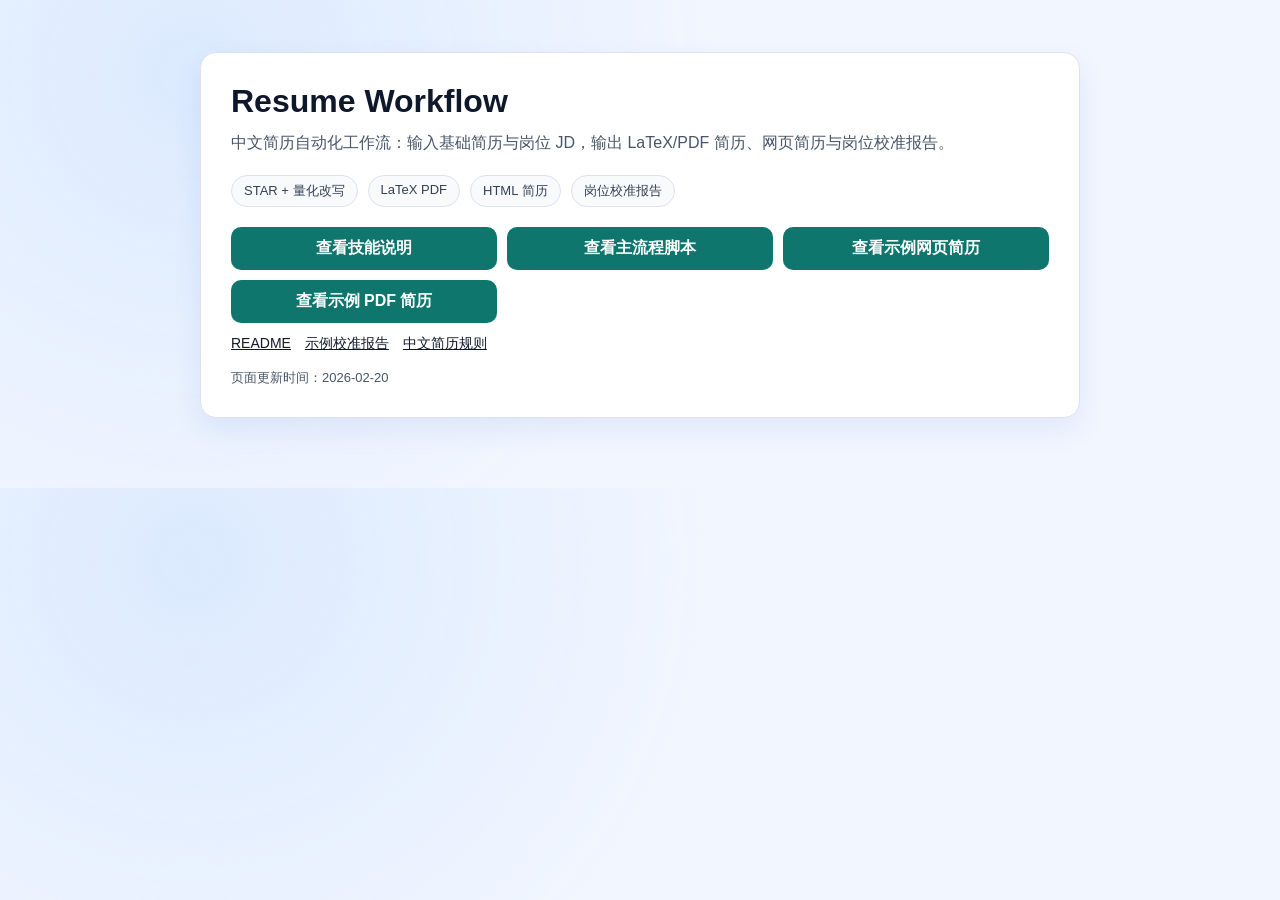
==== index.html @ 8a6d407e "feat: publish resume workflow skill" ====
<!doctype html>
<html lang="zh-CN">
<head>
  <meta charset="utf-8" />
  <meta name="viewport" content="width=device-width, initial-scale=1" />
  <title>Resume Workflow</title>
  <style>
    :root {
      --bg: #f2f6ff;
      --card: #ffffff;
      --text: #0f172a;
      --muted: #475569;
      --line: #dbe3f0;
      --btn: #0f766e;
      --btn-hover: #115e59;
    }
    * { box-sizing: border-box; }
    body {
      margin: 0;
      font-family: "PingFang SC", "Microsoft YaHei", "Noto Sans CJK SC", sans-serif;
      color: var(--text);
      background: radial-gradient(circle at 15% 15%, #dbeafe 0%, transparent 45%), var(--bg);
    }
    .wrap {
      max-width: 920px;
      margin: 0 auto;
      padding: 52px 20px 70px;
    }
    .card {
      background: var(--card);
      border: 1px solid var(--line);
      border-radius: 16px;
      padding: 30px;
      box-shadow: 0 12px 30px rgba(30, 64, 175, 0.08);
    }
    h1 { margin: 0 0 10px; font-size: 32px; }
    p { margin: 0 0 18px; color: var(--muted); line-height: 1.68; }
    .chips { display: flex; flex-wrap: wrap; gap: 10px; margin-bottom: 20px; }
    .chip {
      border: 1px solid var(--line);
      border-radius: 999px;
      padding: 6px 12px;
      background: #f8fafc;
      font-size: 13px;
      color: #334155;
    }
    .grid {
      display: grid;
      grid-template-columns: repeat(auto-fit, minmax(210px, 1fr));
      gap: 10px;
      margin-bottom: 12px;
    }
    a.btn {
      display: block;
      text-decoration: none;
      text-align: center;
      background: var(--btn);
      color: #fff;
      padding: 11px 14px;
      border-radius: 10px;
      font-weight: 600;
      transition: background-color .2s ease;
    }
    a.btn:hover { background: var(--btn-hover); }
    .links { display: flex; flex-wrap: wrap; gap: 9px 14px; font-size: 14px; margin-top: 8px; }
    .links a { color: #0f172a; }
    .note { margin-top: 16px; font-size: 13px; color: var(--muted); }
  </style>
</head>
<body>
  <main class="wrap">
    <section class="card">
      <h1>Resume Workflow</h1>
      <p>中文简历自动化工作流：输入基础简历与岗位 JD，输出 LaTeX/PDF 简历、网页简历与岗位校准报告。</p>
      <div class="chips">
        <span class="chip">STAR + 量化改写</span>
        <span class="chip">LaTeX PDF</span>
        <span class="chip">HTML 简历</span>
        <span class="chip">岗位校准报告</span>
      </div>
      <div class="grid">
        <a class="btn" href="./中文简历技能/SKILL.md" target="_blank" rel="noopener">查看技能说明</a>
        <a class="btn" href="./中文简历技能/脚本/生成简历流程.py" target="_blank" rel="noopener">查看主流程脚本</a>
        <a class="btn" href="./中文简历技能/输出/最终版/中文简历网页.html" target="_blank" rel="noopener">查看示例网页简历</a>
        <a class="btn" href="./中文简历技能/输出/最终版/中文简历.pdf" target="_blank" rel="noopener">查看示例 PDF 简历</a>
      </div>
      <div class="links">
        <a href="./README.md" target="_blank" rel="noopener">README</a>
        <a href="./中文简历技能/输出/最终版/岗位调研与简历校准报告.md" target="_blank" rel="noopener">示例校准报告</a>
        <a href="./中文简历技能/参考/中文简历规则.md" target="_blank" rel="noopener">中文简历规则</a>
      </div>
      <div class="note">页面更新时间：2026-02-20</div>
    </section>
  </main>
</body>
</html>
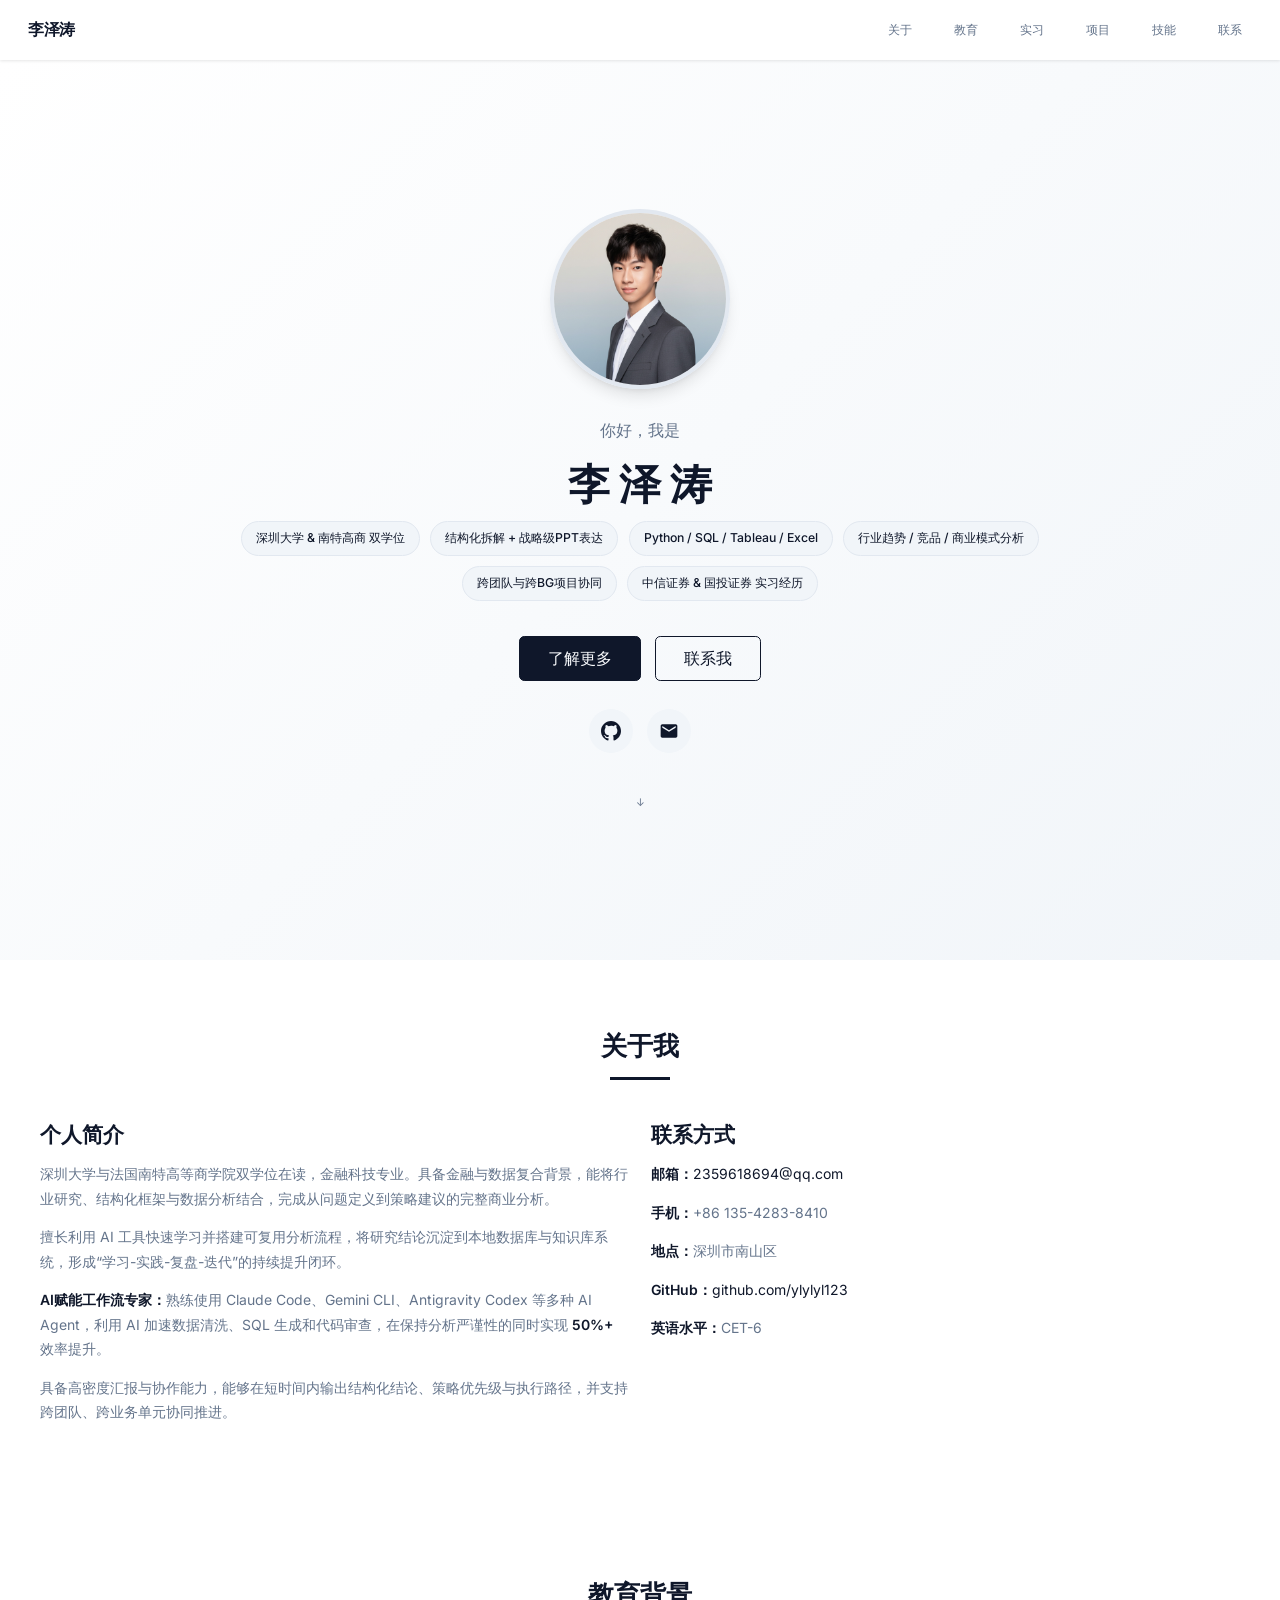
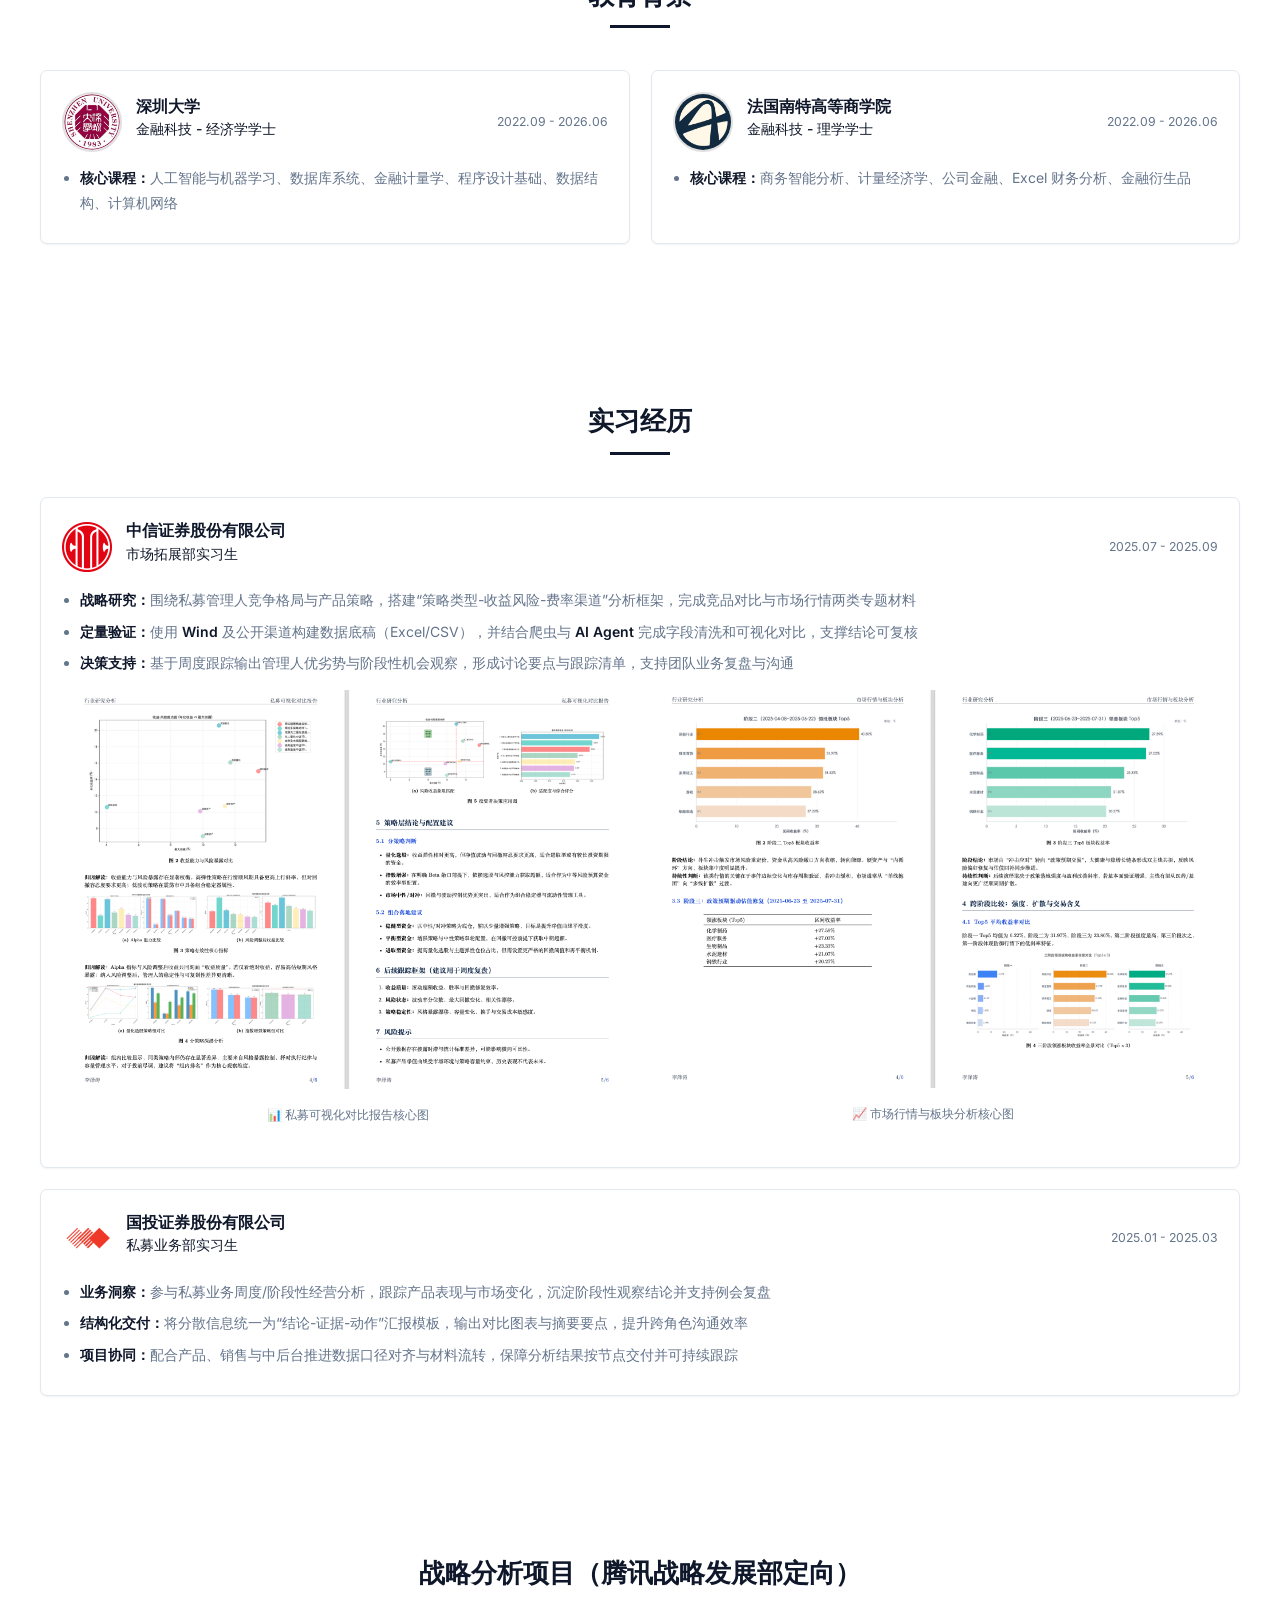
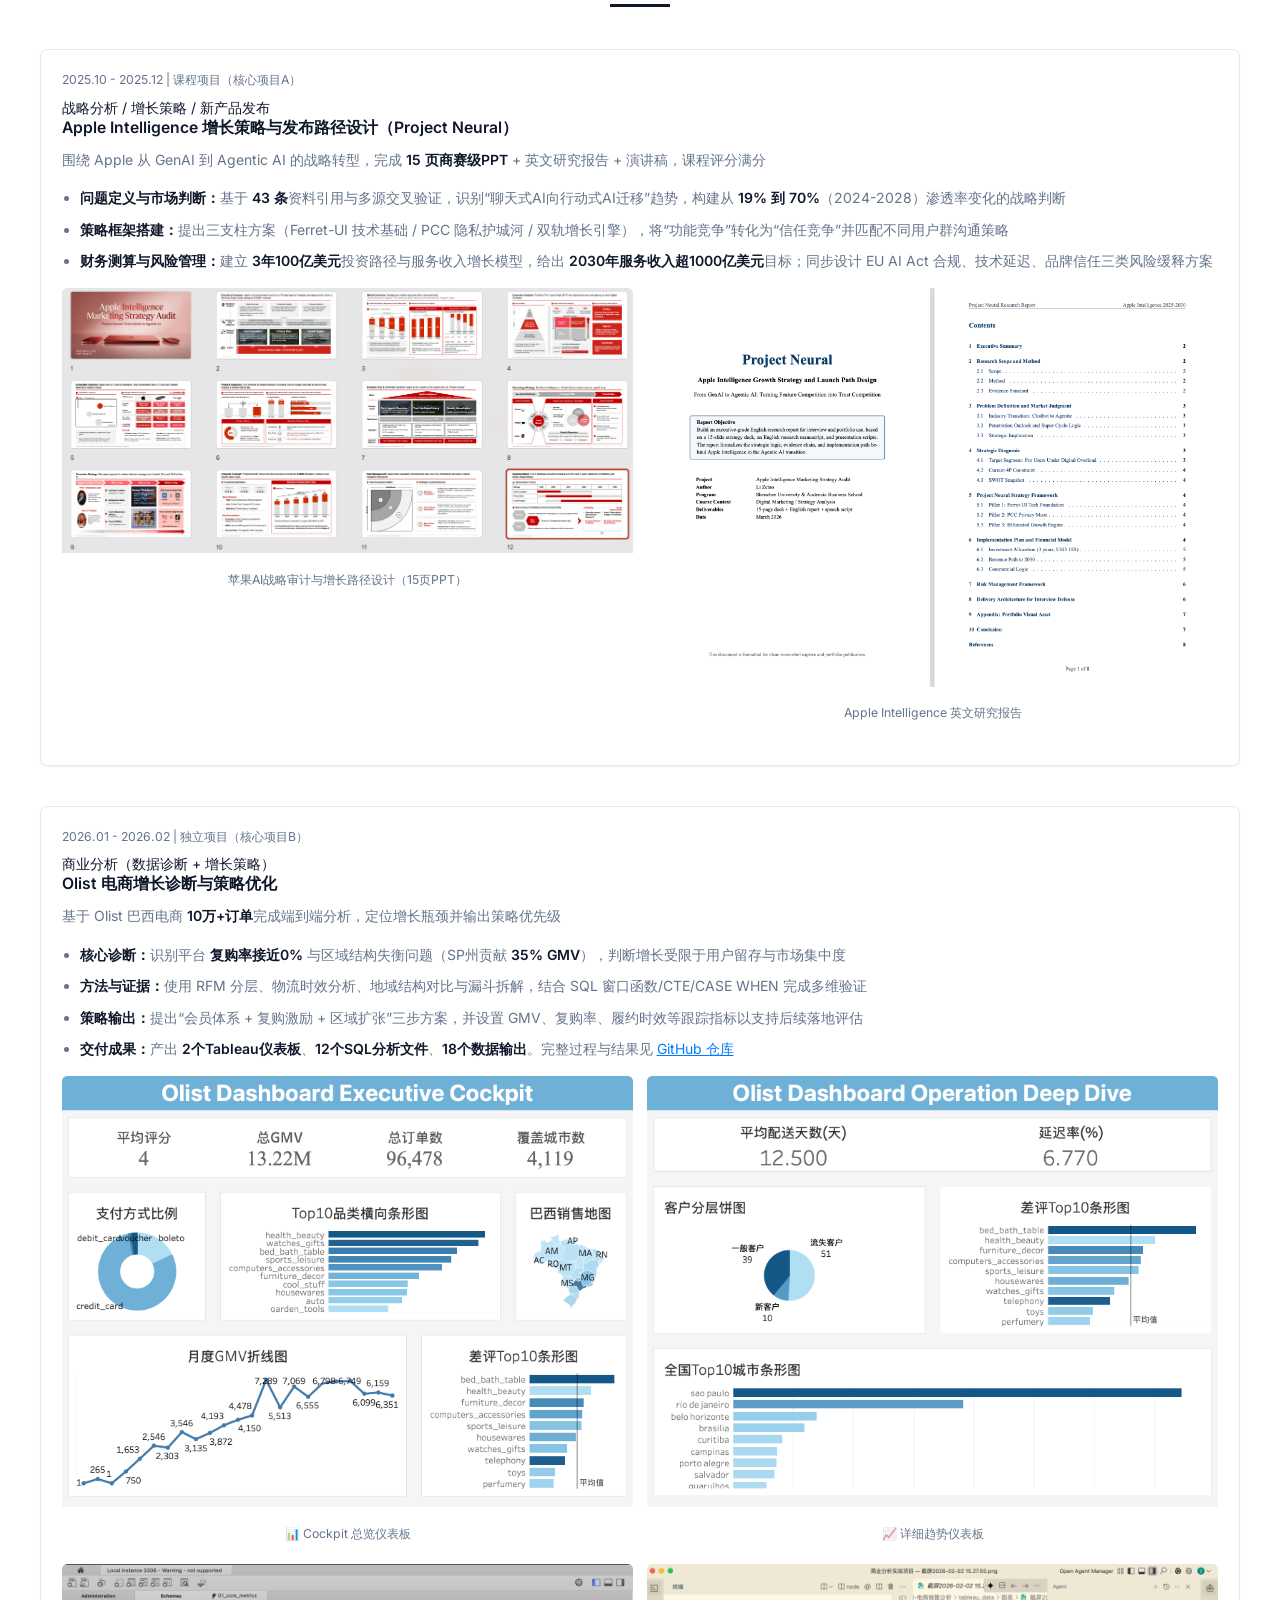
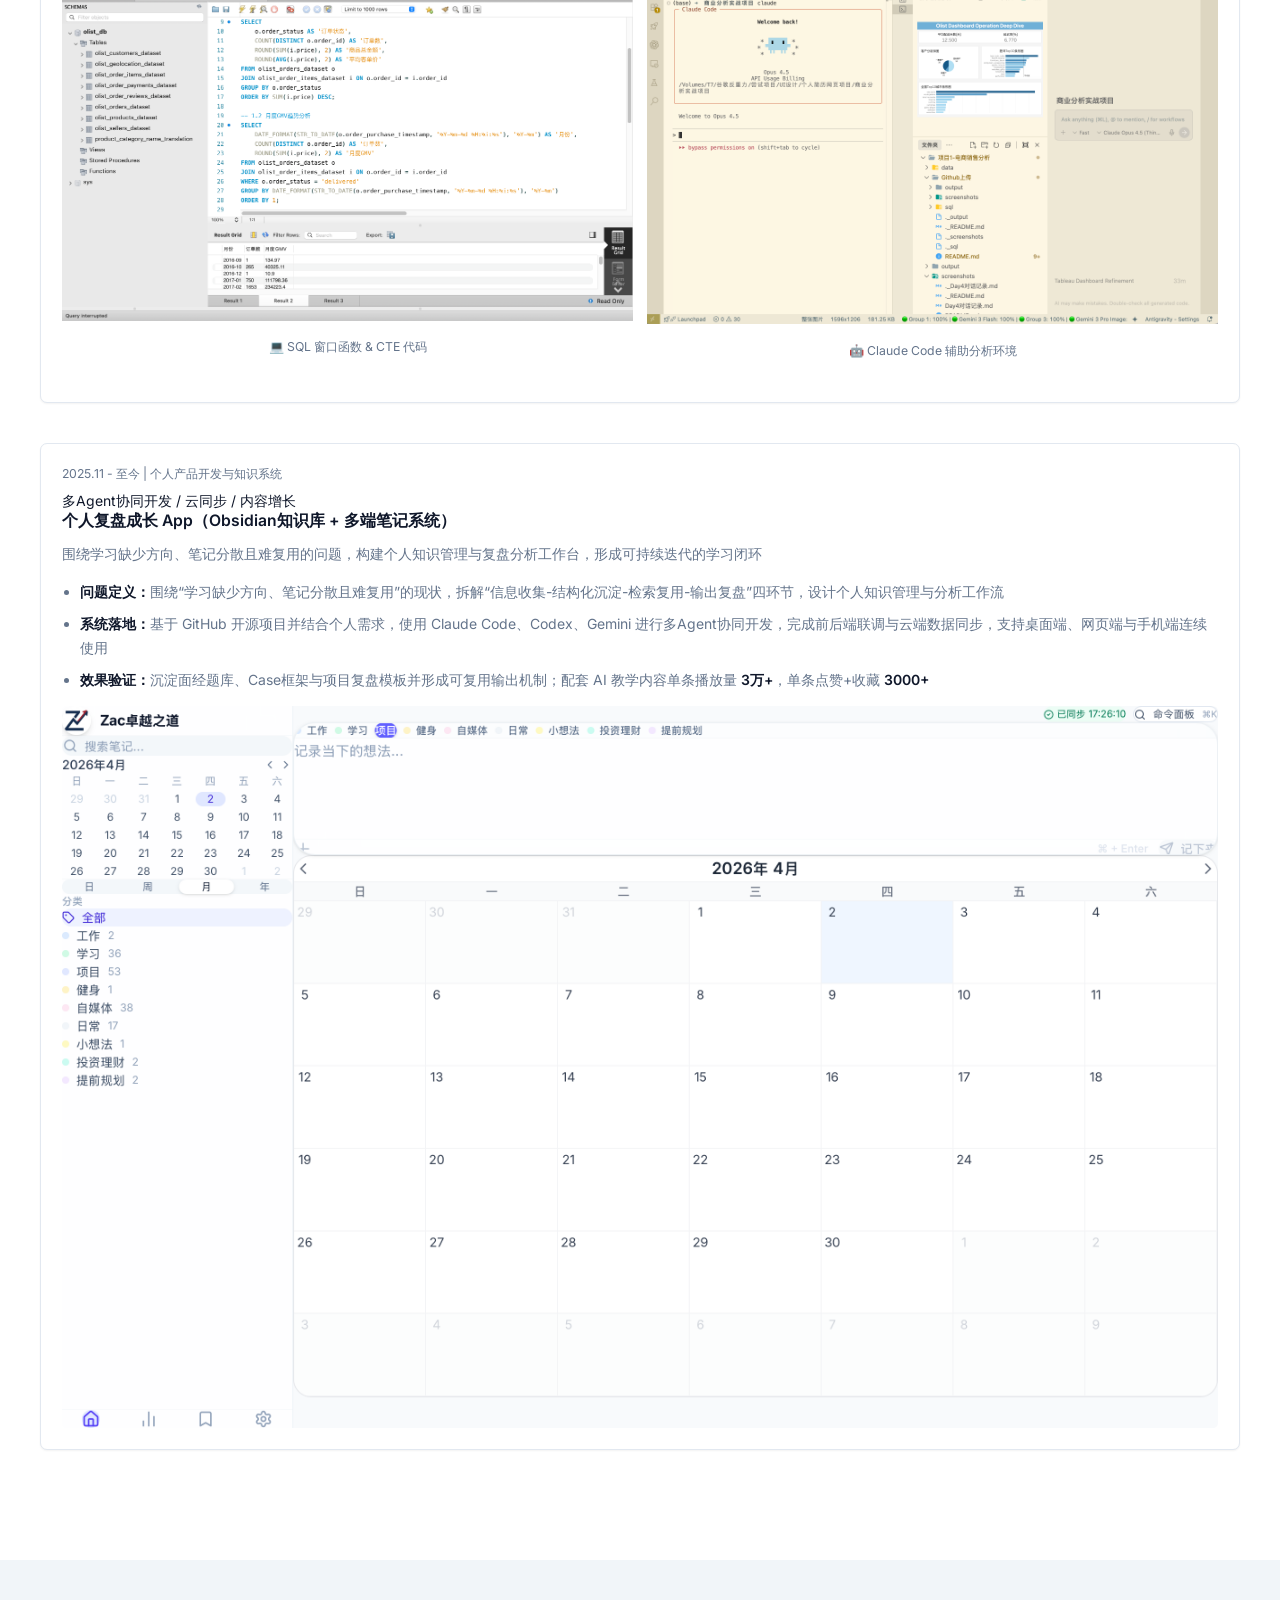
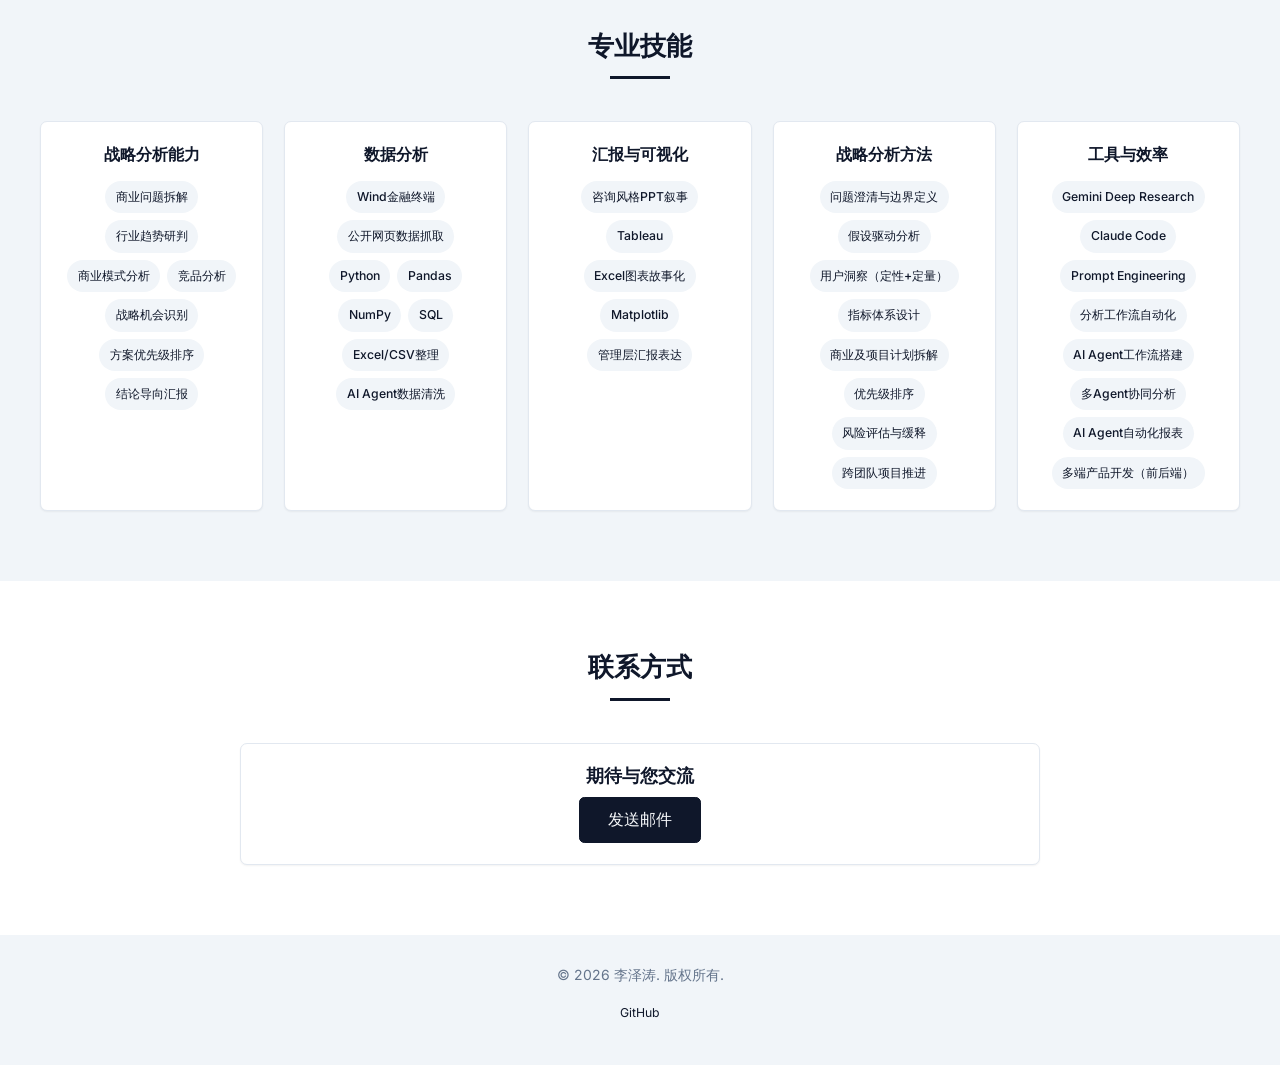
==== commit ac7fc6e4: "Remove hero subtitle from homepage" ====
--- a/index.html
+++ b/index.html
@@ -1,96 +1,365 @@
-<!doctype html>
-<html lang="zh-CN">
-<head>
-  <meta charset="utf-8" />
-  <meta name="viewport" content="width=device-width, initial-scale=1" />
-  <title>Resume Workflow</title>
-  <style>
-    :root {
-      --bg: #f2f6ff;
-      --card: #ffffff;
-      --text: #0f172a;
-      --muted: #475569;
-      --line: #dbe3f0;
-      --btn: #0f766e;
-      --btn-hover: #115e59;
-    }
-    * { box-sizing: border-box; }
-    body {
-      margin: 0;
-      font-family: "PingFang SC", "Microsoft YaHei", "Noto Sans CJK SC", sans-serif;
-      color: var(--text);
-      background: radial-gradient(circle at 15% 15%, #dbeafe 0%, transparent 45%), var(--bg);
-    }
-    .wrap {
-      max-width: 920px;
-      margin: 0 auto;
-      padding: 52px 20px 70px;
-    }
-    .card {
-      background: var(--card);
-      border: 1px solid var(--line);
-      border-radius: 16px;
-      padding: 30px;
-      box-shadow: 0 12px 30px rgba(30, 64, 175, 0.08);
-    }
-    h1 { margin: 0 0 10px; font-size: 32px; }
-    p { margin: 0 0 18px; color: var(--muted); line-height: 1.68; }
-    .chips { display: flex; flex-wrap: wrap; gap: 10px; margin-bottom: 20px; }
-    .chip {
-      border: 1px solid var(--line);
-      border-radius: 999px;
-      padding: 6px 12px;
-      background: #f8fafc;
-      font-size: 13px;
-      color: #334155;
-    }
-    .grid {
-      display: grid;
-      grid-template-columns: repeat(auto-fit, minmax(210px, 1fr));
-      gap: 10px;
-      margin-bottom: 12px;
-    }
-    a.btn {
-      display: block;
-      text-decoration: none;
-      text-align: center;
-      background: var(--btn);
-      color: #fff;
-      padding: 11px 14px;
-      border-radius: 10px;
-      font-weight: 600;
-      transition: background-color .2s ease;
-    }
-    a.btn:hover { background: var(--btn-hover); }
-    .links { display: flex; flex-wrap: wrap; gap: 9px 14px; font-size: 14px; margin-top: 8px; }
-    .links a { color: #0f172a; }
-    .note { margin-top: 16px; font-size: 13px; color: var(--muted); }
-  </style>
-</head>
-<body>
-  <main class="wrap">
-    <section class="card">
-      <h1>Resume Workflow</h1>
-      <p>中文简历自动化工作流：输入基础简历与岗位 JD，输出 LaTeX/PDF 简历、网页简历与岗位校准报告。</p>
-      <div class="chips">
-        <span class="chip">STAR + 量化改写</span>
-        <span class="chip">LaTeX PDF</span>
-        <span class="chip">HTML 简历</span>
-        <span class="chip">岗位校准报告</span>
-      </div>
-      <div class="grid">
-        <a class="btn" href="./中文简历技能/SKILL.md" target="_blank" rel="noopener">查看技能说明</a>
-        <a class="btn" href="./中文简历技能/脚本/生成简历流程.py" target="_blank" rel="noopener">查看主流程脚本</a>
-        <a class="btn" href="./中文简历技能/输出/最终版/中文简历网页.html" target="_blank" rel="noopener">查看示例网页简历</a>
-        <a class="btn" href="./中文简历技能/输出/最终版/中文简历.pdf" target="_blank" rel="noopener">查看示例 PDF 简历</a>
-      </div>
-      <div class="links">
-        <a href="./README.md" target="_blank" rel="noopener">README</a>
-        <a href="./中文简历技能/输出/最终版/岗位调研与简历校准报告.md" target="_blank" rel="noopener">示例校准报告</a>
-        <a href="./中文简历技能/参考/中文简历规则.md" target="_blank" rel="noopener">中文简历规则</a>
-      </div>
-      <div class="note">页面更新时间：2026-02-20</div>
-    </section>
-  </main>
-</body>
-</html>
+<!DOCTYPE html><html lang=zh-CN><meta charset=UTF-8><meta name=viewport content="width=device-width, initial-scale=1.0"><meta name=description content="李泽涛 - 商业分析与增长策略 | 深圳大学 &amp; 法国南特高等商学院"><meta name=keywords content="李泽涛, 商业分析, 增长策略, Case Study, 数据分析, 个人作品集, 简历"><meta name=author content=李泽涛><title>李泽涛 | 商业分析与增长策略</title><link rel=stylesheet href=index-zh.8aab4a24.css><style>.load-hidden{visibility:visible!important}</style><body>
+    
+    <nav class=navbar>
+        <div class=nav-brand>李泽涛</div>
+        <div class=nav-links>
+            <a href=#about>关于</a>
+            <a href=#education>教育</a>
+            <a href=#experience>实习</a>
+            <a href=#projects>项目</a>
+            <a href=#skills>技能</a>
+            <a href=#contact>联系</a>
+        </div>
+        
+        <div class=nav-menu-btn>
+            <span></span>
+            <span></span>
+            <span></span>
+        </div>
+    </nav>
+
+    
+    <section id=hero>
+        <div class=hero-content>
+            <img src=profile.ecc5a00b.jpg alt=李泽涛 class="hero-avatar load-hidden">
+            <p class="hero-greeting load-hidden">你好，我是</p>
+            <h1 class="hero-name load-hidden">李 泽 涛</h1>
+
+            <div class="hero-highlights load-hidden">
+                <span class=highlight-tag>深圳大学 &amp; 南特高商 双学位</span>
+                <span class=highlight-tag>结构化拆解 + 战略级PPT表达</span>
+                <span class=highlight-tag>Python / SQL / Tableau / Excel</span>
+                
+                <span class=highlight-tag>行业趋势 / 竞品 / 商业模式分析</span>
+                <span class=highlight-tag>跨团队与跨BG项目协同</span>
+                <span class=highlight-tag>中信证券 &amp; 国投证券 实习经历</span>
+            </div>
+
+            <div class="hero-cta load-hidden">
+                <a href=#about class="btn btn-lg btn-primary">了解更多</a>
+                <a href=#contact class="btn btn-lg btn-outline">联系我</a>
+            </div>
+
+            <div class="hero-social load-hidden">
+                <a href=https://github.com/ylylyl123 target=_blank title=GitHub>
+                    <svg xmlns:xmlns=http://www.w3.org/2000/svg fill=currentColor viewBox="0 0 24 24"><path d="M12 0C5.374 0 0 5.373 0 12c0 5.302 3.438 9.8 8.207 11.387.599.111.793-.261.793-.577v-2.234c-3.338.726-4.033-1.416-4.033-1.416-.546-1.387-1.333-1.756-1.333-1.756-1.089-.745.083-.729.083-.729 1.205.084 1.839 1.237 1.839 1.237 1.07 1.834 2.807 1.304 3.492.997.107-.775.418-1.305.762-1.604-2.665-.305-5.467-1.334-5.467-5.931 0-1.311.469-2.381 1.236-3.221-.124-.303-.535-1.524.117-3.176 0 0 1.008-.322 3.301 1.23A11.5 11.5 0 0 1 12 5.803c1.02.005 2.047.138 3.006.404 2.291-1.552 3.297-1.23 3.297-1.23.653 1.653.242 2.874.118 3.176.77.84 1.235 1.911 1.235 3.221 0 4.609-2.807 5.624-5.479 5.921.43.372.823 1.102.823 2.222v3.293c0 .319.192.694.801.576C20.566 21.797 24 17.3 24 12c0-6.627-5.373-12-12-12"/></svg>
+                </a>
+                <a href=mailto:2359618694@qq.com title=邮件>
+                    <svg xmlns:xmlns=http://www.w3.org/2000/svg fill=currentColor viewBox="0 0 24 24"><path d="M20 4H4c-1.1 0-1.99.9-1.99 2L2 18c0 1.1.9 2 2 2h16c1.1 0 2-.9 2-2V6c0-1.1-.9-2-2-2m0 4-8 5-8-5V6l8 5 8-5Z"/></svg>
+                </a>
+            </div>
+
+            <a href=#about class="load-hidden scroll-indicator">↓</a>
+        </div>
+    </section>
+
+    
+    <section id=about>
+        <div class=container>
+            <h2 class="load-hidden section-title">关于我</h2>
+            <div class="grid grid-2">
+                <div class=load-hidden>
+                    <h3 class=mb-4>个人简介</h3>
+                    <p>
+                        深圳大学与法国南特高等商学院双学位在读，金融科技专业。具备金融与数据复合背景，能将行业研究、结构化框架与数据分析结合，完成从问题定义到策略建议的完整商业分析。
+                    </p>
+                    <p>擅长利用 AI 工具快速学习并搭建可复用分析流程，将研究结论沉淀到本地数据库与知识库系统，形成“学习-实践-复盘-迭代”的持续提升闭环。</p>
+                    <p>
+                        <strong>AI赋能工作流专家：</strong>熟练使用 Claude Code、Gemini CLI、Antigravity Codex 等多种 AI Agent，利用 AI 加速数据清洗、SQL 生成和代码审查，在保持分析严谨性的同时实现 <strong>50%+</strong> 效率提升。
+                    </p>
+                    <p>
+                        具备高密度汇报与协作能力，能够在短时间内输出结构化结论、策略优先级与执行路径，并支持跨团队、跨业务单元协同推进。
+                    </p>
+                </div>
+                <div class=load-hidden>
+                    <h3 class=mb-4>联系方式</h3>
+                    <p><strong>邮箱：</strong><a href=mailto:2359618694@qq.com>2359618694@qq.com</a></p>
+                    <p><strong>手机：</strong>+86 135-4283-8410</p>
+                    <p><strong>地点：</strong>深圳市南山区</p>
+                    <p><strong>GitHub：</strong><a href=https://github.com/ylylyl123 target=_blank>github.com/ylylyl123</a></p>
+                    <p><strong>英语水平：</strong>CET-6</p>
+                </div>
+            </div>
+        </div>
+    </section>
+
+    
+    <section id=education>
+        <div class=container>
+            <h2 class="load-hidden section-title">教育背景</h2>
+            <div class="grid grid-2">
+                <div class="experience-card load-hidden">
+                    <div class=experience-header style=align-items:center>
+                        <div style=align-items:center;gap:1rem;display:flex>
+                            <img src=szu-logo.7de42cc6.png alt=深圳大学 class=school-logo>
+                            <div>
+                                <div class=experience-company>深圳大学</div>
+                                <div class=experience-position>金融科技 - 经济学学士</div>
+                            </div>
+                        </div>
+                        <div class=experience-date>2022.09 - 2026.06</div>
+                    </div>
+                    <ul class=experience-highlights>
+                        <li><strong>核心课程：</strong>人工智能与机器学习、数据库系统、金融计量学、程序设计基础、数据结构、计算机网络</li>
+                    </ul>
+                </div>
+                <div class="experience-card load-hidden">
+                    <div class=experience-header style=align-items:center>
+                        <div style=align-items:center;gap:1rem;display:flex>
+                            <img src=audencia-logo.bb67b438.jpeg alt=Audencia class=school-logo>
+                            <div>
+                                <div class=experience-company>法国南特高等商学院</div>
+                                <div class=experience-position>金融科技 - 理学学士</div>
+                            </div>
+                        </div>
+                        <div class=experience-date>2022.09 - 2026.06</div>
+                    </div>
+                    <ul class=experience-highlights>
+                        <li><strong>核心课程：</strong>商务智能分析、计量经济学、公司金融、Excel 财务分析、金融衍生品</li>
+                    </ul>
+                </div>
+            </div>
+        </div>
+    </section>
+
+    
+    <section id=experience>
+        <div class=container>
+            <h2 class="load-hidden section-title">实习经历</h2>
+
+            
+            <div class="experience-card load-hidden">
+                <div class=experience-header style=align-items:center>
+                    <div style=align-items:center;gap:1rem;display:flex>
+                        <img src=citic-logo.9e5141a4.png alt=中信证券 class=company-logo>
+                        <div>
+                            <div class=experience-company>中信证券股份有限公司</div>
+                            <div class=experience-position>市场拓展部实习生</div>
+                        </div>
+                    </div>
+                    <div class=experience-date>2025.07 - 2025.09</div>
+                </div>
+                <ul class=experience-highlights>
+                    <li><strong>战略研究：</strong>围绕私募管理人竞争格局与产品策略，搭建“策略类型-收益风险-费率渠道”分析框架，完成竞品对比与市场行情两类专题材料</li>
+                    <li><strong>定量验证：</strong>使用 <strong>Wind</strong> 及公开渠道构建数据底稿（Excel/CSV），并结合爬虫与 <strong>AI Agent</strong> 完成字段清洗和可视化对比，支撑结论可复核</li>
+                    <li><strong>决策支持：</strong>基于周度跟踪输出管理人优劣势与阶段性机会观察，形成讨论要点与跟踪清单，支持团队业务复盘与沟通</li>
+                </ul>
+                <div class=gallery>
+                    <div class=gallery-grid-pair>
+                        <div class=gallery-item>
+                            <img src=私募选图.png alt=私募可视化对比报告核心图 loading=lazy>
+                            <span class=gallery-caption>📊 私募可视化对比报告核心图</span>
+                        </div>
+                        <div class=gallery-item>
+                            <img src=市场行情选图.png alt=市场行情与板块分析核心图 loading=lazy>
+                            <span class=gallery-caption>📈 市场行情与板块分析核心图</span>
+                        </div>
+                    </div>
+                </div>
+            </div>
+
+            
+            <div class="experience-card load-hidden">
+                <div class=experience-header style=align-items:center>
+                    <div style=align-items:center;gap:1rem;display:flex>
+                        <img src=sdic-logo.b38e4e5a.png alt=国投证券 class=company-logo>
+                        <div>
+                            <div class=experience-company>国投证券股份有限公司</div>
+                            <div class=experience-position>私募业务部实习生</div>
+                        </div>
+                    </div>
+                    <div class=experience-date>2025.01 - 2025.03</div>
+                </div>
+                <ul class=experience-highlights>
+                    <li><strong>业务洞察：</strong>参与私募业务周度/阶段性经营分析，跟踪产品表现与市场变化，沉淀阶段性观察结论并支持例会复盘</li>
+                    <li><strong>结构化交付：</strong>将分散信息统一为“结论-证据-动作”汇报模板，输出对比图表与摘要要点，提升跨角色沟通效率</li>
+                    <li><strong>项目协同：</strong>配合产品、销售与中后台推进数据口径对齐与材料流转，保障分析结果按节点交付并可持续跟踪</li>
+                </ul>
+            </div>
+        </div>
+    </section>
+
+    
+    <section id=projects>
+        <div class=container>
+            <h2 class="load-hidden section-title">战略分析项目（腾讯战略发展部定向）</h2>
+
+            
+            <div class="load-hidden project-card">
+                <div class=project-date>2025.10 - 2025.12 | 课程项目（核心项目A）</div>
+                <div class=project-category>战略分析 / 增长策略 / 新产品发布</div>
+                <h3 class=project-title>Apple Intelligence 增长策略与发布路径设计（Project Neural）</h3>
+                <p class=project-description>围绕 Apple 从 GenAI 到 Agentic AI 的战略转型，完成 <strong>15 页商赛级PPT</strong> + 英文研究报告 + 演讲稿，课程评分满分</p>
+                <ul class=project-highlights>
+                    <li><strong>问题定义与市场判断：</strong>基于 <strong>43 条</strong>资料引用与多源交叉验证，识别“聊天式AI向行动式AI迁移”趋势，构建从 <strong>19% 到 70%</strong>（2024-2028）渗透率变化的战略判断</li>
+                    <li><strong>策略框架搭建：</strong>提出三支柱方案（Ferret-UI 技术基础 / PCC 隐私护城河 / 双轨增长引擎），将“功能竞争”转化为“信任竞争”并匹配不同用户群沟通策略</li>
+                    <li><strong>财务测算与风险管理：</strong>建立 <strong>3年100亿美元</strong>投资路径与服务收入增长模型，给出 <strong>2030年服务收入超1000亿美元</strong>目标；同步设计 EU AI Act 合规、技术延迟、品牌信任三类风险缓释方案</li>
+                    
+                </ul>
+                <div class=gallery>
+                    <div class=gallery-grid-pair><div class=gallery-item><img src=apple-digital-transformation.e18392c8.png alt=苹果数字化转型PPT loading=lazy><span class=gallery-caption>苹果AI战略审计与增长路径设计（15页PPT）</span></div><div class=gallery-item><img src=苹果英文研报.png alt=苹果英文研究报告截图 loading=lazy><span class=gallery-caption>Apple Intelligence 英文研究报告</span></div></div>
+                </div>
+            </div>
+
+            
+            <div class="load-hidden project-card">
+                <div class=project-date>2026.01 - 2026.02 | 独立项目（核心项目B）</div>
+                <div class=project-category>商业分析（数据诊断 + 增长策略）</div>
+                <h3 class=project-title>Olist 电商增长诊断与策略优化</h3>
+                <p class=project-description>基于 Olist 巴西电商 <strong>10万+订单</strong>完成端到端分析，定位增长瓶颈并输出策略优先级</p>
+                <ul class=project-highlights>
+                    <li><strong>核心诊断：</strong>识别平台 <strong>复购率接近0%</strong> 与区域结构失衡问题（SP州贡献 <strong>35% GMV</strong>），判断增长受限于用户留存与市场集中度</li>
+                    <li><strong>方法与证据：</strong>使用 RFM 分层、物流时效分析、地域结构对比与漏斗拆解，结合 SQL 窗口函数/CTE/CASE WHEN 完成多维验证</li>
+                    <li><strong>策略输出：</strong>提出“会员体系 + 复购激励 + 区域扩张”三步方案，并设置 GMV、复购率、履约时效等跟踪指标以支持后续落地评估</li>
+                    <li><strong>交付成果：</strong>产出 <strong>2个Tableau仪表板</strong>、<strong>12个SQL分析文件</strong>、<strong>18个数据输出</strong>。完整过程与结果见 <a href=https://github.com/ylylyl123/olist-ecommerce-analysis target=_blank style=color:#007bff;text-decoration:underline>GitHub 仓库</a></li>
+                </ul>
+                <div class=gallery>
+                    
+                    <div class=gallery-grid-pair>
+                        <div class=gallery-item>
+                            <img src=dashboard-cockpit.fddde803.png alt="Cockpit 仪表板" loading=lazy>
+                            <span class=gallery-caption>📊 Cockpit 总览仪表板</span>
+                        </div>
+                        <div class=gallery-item>
+                            <img src=dashboard-detailed.85f2c0c5.png alt=详细趋势仪表板 loading=lazy>
+                            <span class=gallery-caption>📈 详细趋势仪表板</span>
+                        </div>
+                    </div>
+                    
+                    <div class=gallery-grid-pair>
+                        <div class=gallery-item>
+                            <img src=sql-sample.995bd17f.png alt="SQL 代码示例" loading=lazy>
+                            <span class=gallery-caption>💻 SQL 窗口函数 &amp; CTE 代码</span>
+                        </div>
+                        <div class=gallery-item>
+                            <img src=workspace.139acfe7.png alt="AI 辅助工作环境" loading=lazy>
+                            <span class=gallery-caption>🤖 Claude Code 辅助分析环境</span>
+                        </div>
+                    </div>
+                </div>
+            </div>
+
+            
+            <div class="load-hidden project-card">
+                <div class=project-date>2025.11 - 至今 | 个人产品开发与知识系统</div>
+                <div class=project-category>多Agent协同开发 / 云同步 / 内容增长</div>
+                <h3 class=project-title>个人复盘成长 App（Obsidian知识库 + 多端笔记系统）</h3>
+                <p class=project-description>围绕学习缺少方向、笔记分散且难复用的问题，构建个人知识管理与复盘分析工作台，形成可持续迭代的学习闭环</p>
+                <ul class=project-highlights>
+                    <li><strong>问题定义：</strong>围绕“学习缺少方向、笔记分散且难复用”的现状，拆解“信息收集-结构化沉淀-检索复用-输出复盘”四环节，设计个人知识管理与分析工作流</li>
+                    <li><strong>系统落地：</strong>基于 GitHub 开源项目并结合个人需求，使用 Claude Code、Codex、Gemini 进行多Agent协同开发，完成前后端联调与云端数据同步，支持桌面端、网页端与手机端连续使用</li>
+                    <li><strong>效果验证：</strong>沉淀面经题库、Case框架与项目复盘模板并形成可复用输出机制；配套 AI 教学内容单条播放量 <strong>3万+</strong>，单条点赞+收藏 <strong>3000+</strong></li>
+                </ul>
+                <div class=gallery>
+                    <div class=gallery-grid-single>
+                        <div class=gallery-item>
+                            <img src=个人笔记软件.png alt=个人复盘成长App界面 loading=lazy>
+                            <span class=gallery-caption>📱 个人复盘成长 App（桌面/网页/手机多端统一）</span>
+                        </div>
+                    </div>
+                </div>
+            </div>
+
+        </div>
+    </section>
+
+    
+    <section id=skills class=skills-section>
+        <div class=container>
+            <h2 class="load-hidden section-title">专业技能</h2>
+            <div class=skills-grid>
+                <div class="load-hidden skill-category">
+                    <div class=category-title>战略分析能力</div>
+                    <div class=skill-tags>
+                        <span class=skill-tag>商业问题拆解</span>
+                        <span class=skill-tag>行业趋势研判</span>
+                        <span class=skill-tag>商业模式分析</span>
+                        <span class=skill-tag>竞品分析</span>
+                        <span class=skill-tag>战略机会识别</span>
+                        <span class=skill-tag>方案优先级排序</span>
+                        <span class=skill-tag>结论导向汇报</span>
+                    </div>
+                </div>
+                <div class="load-hidden skill-category">
+                    <div class=category-title>数据分析</div>
+                    <div class=skill-tags>
+                        <span class=skill-tag>Wind金融终端</span>
+                        <span class=skill-tag>公开网页数据抓取</span>
+                        <span class=skill-tag>Python</span>
+                        <span class=skill-tag>Pandas</span>
+                        <span class=skill-tag>NumPy</span>
+                        <span class=skill-tag>SQL</span>
+                        <span class=skill-tag>Excel/CSV整理</span>
+                        <span class=skill-tag>AI Agent数据清洗</span>
+                    </div>
+                </div>
+                <div class="load-hidden skill-category">
+                    <div class=category-title>汇报与可视化</div>
+                    <div class=skill-tags>
+                        <span class=skill-tag>咨询风格PPT叙事</span>
+                        <span class=skill-tag>Tableau</span>
+                        <span class=skill-tag>Excel图表故事化</span>
+                        <span class=skill-tag>Matplotlib</span>
+                        <span class=skill-tag>管理层汇报表达</span>
+                    </div>
+                </div>
+                <div class="load-hidden skill-category">
+                    <div class=category-title>战略分析方法</div>
+                    <div class=skill-tags>
+                        <span class=skill-tag>问题澄清与边界定义</span>
+                        <span class=skill-tag>假设驱动分析</span>
+                        <span class=skill-tag>用户洞察（定性+定量）</span>
+                        <span class=skill-tag>指标体系设计</span>
+                        <span class=skill-tag>商业及项目计划拆解</span>
+                        <span class=skill-tag>优先级排序</span>
+                        <span class=skill-tag>风险评估与缓释</span>
+                        <span class=skill-tag>跨团队项目推进</span>
+                    </div>
+                </div>
+                <div class="load-hidden skill-category">
+                    <div class=category-title>工具与效率</div>
+                    <div class=skill-tags>
+                        <span class=skill-tag>Gemini Deep Research</span>
+                        <span class=skill-tag>Claude Code</span>
+                        <span class=skill-tag>Prompt Engineering</span>
+                        <span class=skill-tag>分析工作流自动化</span>
+                        <span class=skill-tag>AI Agent工作流搭建</span>
+                        <span class=skill-tag>多Agent协同分析</span>
+                        <span class=skill-tag>AI Agent自动化报表</span>
+                        <span class=skill-tag>多端产品开发（前后端）</span>
+                    </div>
+                </div>
+            </div>
+        </div>
+    </section>
+
+    
+    <section id=contact>
+        <div class=container-sm>
+            <h2 class="load-hidden section-title">联系方式</h2>
+            <div class="card load-hidden text-center">
+                <h3 class=card-title>期待与您交流</h3>
+                <div class=hero-cta>
+                    <a href=mailto:2359618694@qq.com class="btn btn-lg btn-primary">发送邮件</a>
+                </div>
+            </div>
+        </div>
+    </section>
+
+    
+    <footer style=text-align:center;color:#64748b;background:#f1f5f9;padding:2rem>
+        <p>© 2026 李泽涛. 版权所有.</p>
+        <p style=margin-top:.5rem;font-size:.875rem>
+            <a href=https://github.com/ylylyl123 target=_blank>GitHub</a>
+        </p>
+    </footer>
+
+    
+    <script>document.querySelectorAll(".load-hidden").forEach(function(el){el.classList.remove("load-hidden")});</script>
+    <script type=module src=index-zh.808cd7a4.js></script>
+
+    
+    <style>.project-card{min-height:fit-content;margin-bottom:40px;display:flow-root;overflow:hidden;height:auto!important}.gallery{width:100%}.gallery-grid-single{grid-template-columns:1fr;gap:2rem;height:auto;display:grid}@media (width>=1200px){.gallery-grid-single{grid-template-columns:repeat(2,1fr)}}.gallery-item{width:100%;height:auto}.gallery-caption{color:#666;margin-top:.75rem;font-size:.9rem;display:block}.school-logo{object-fit:cover;border:2px solid #e0e0e0;border-radius:50%;width:60px;height:60px}.company-logo{object-fit:contain;border-radius:8px;width:50px;height:50px}</style>
+
+    
+    <script>const navMenuBtn=document.querySelector(".nav-menu-btn"),navbar=document.querySelector(".navbar");navMenuBtn&&navbar&&(navMenuBtn.addEventListener("click",()=>{navbar.classList.toggle("menu-open")}),document.querySelectorAll(".nav-links a").forEach(e=>{e.addEventListener("click",()=>{navbar.classList.remove("menu-open")})}));const sections=document.querySelectorAll("section[id]"),navItems=document.querySelectorAll(".nav-links a");function highlightNavOnScroll(){let e="",n=window.scrollY+100;sections.forEach(t=>{let a=t.offsetTop,l=t.offsetHeight,o=t.getAttribute("id");n>=a&&n<a+l&&(e=o)}),navItems.forEach(n=>{n.classList.remove("active"),n.getAttribute("href")==="#"+e&&n.classList.add("active")})}window.addEventListener("scroll",highlightNavOnScroll),window.addEventListener("load",highlightNavOnScroll);</script>
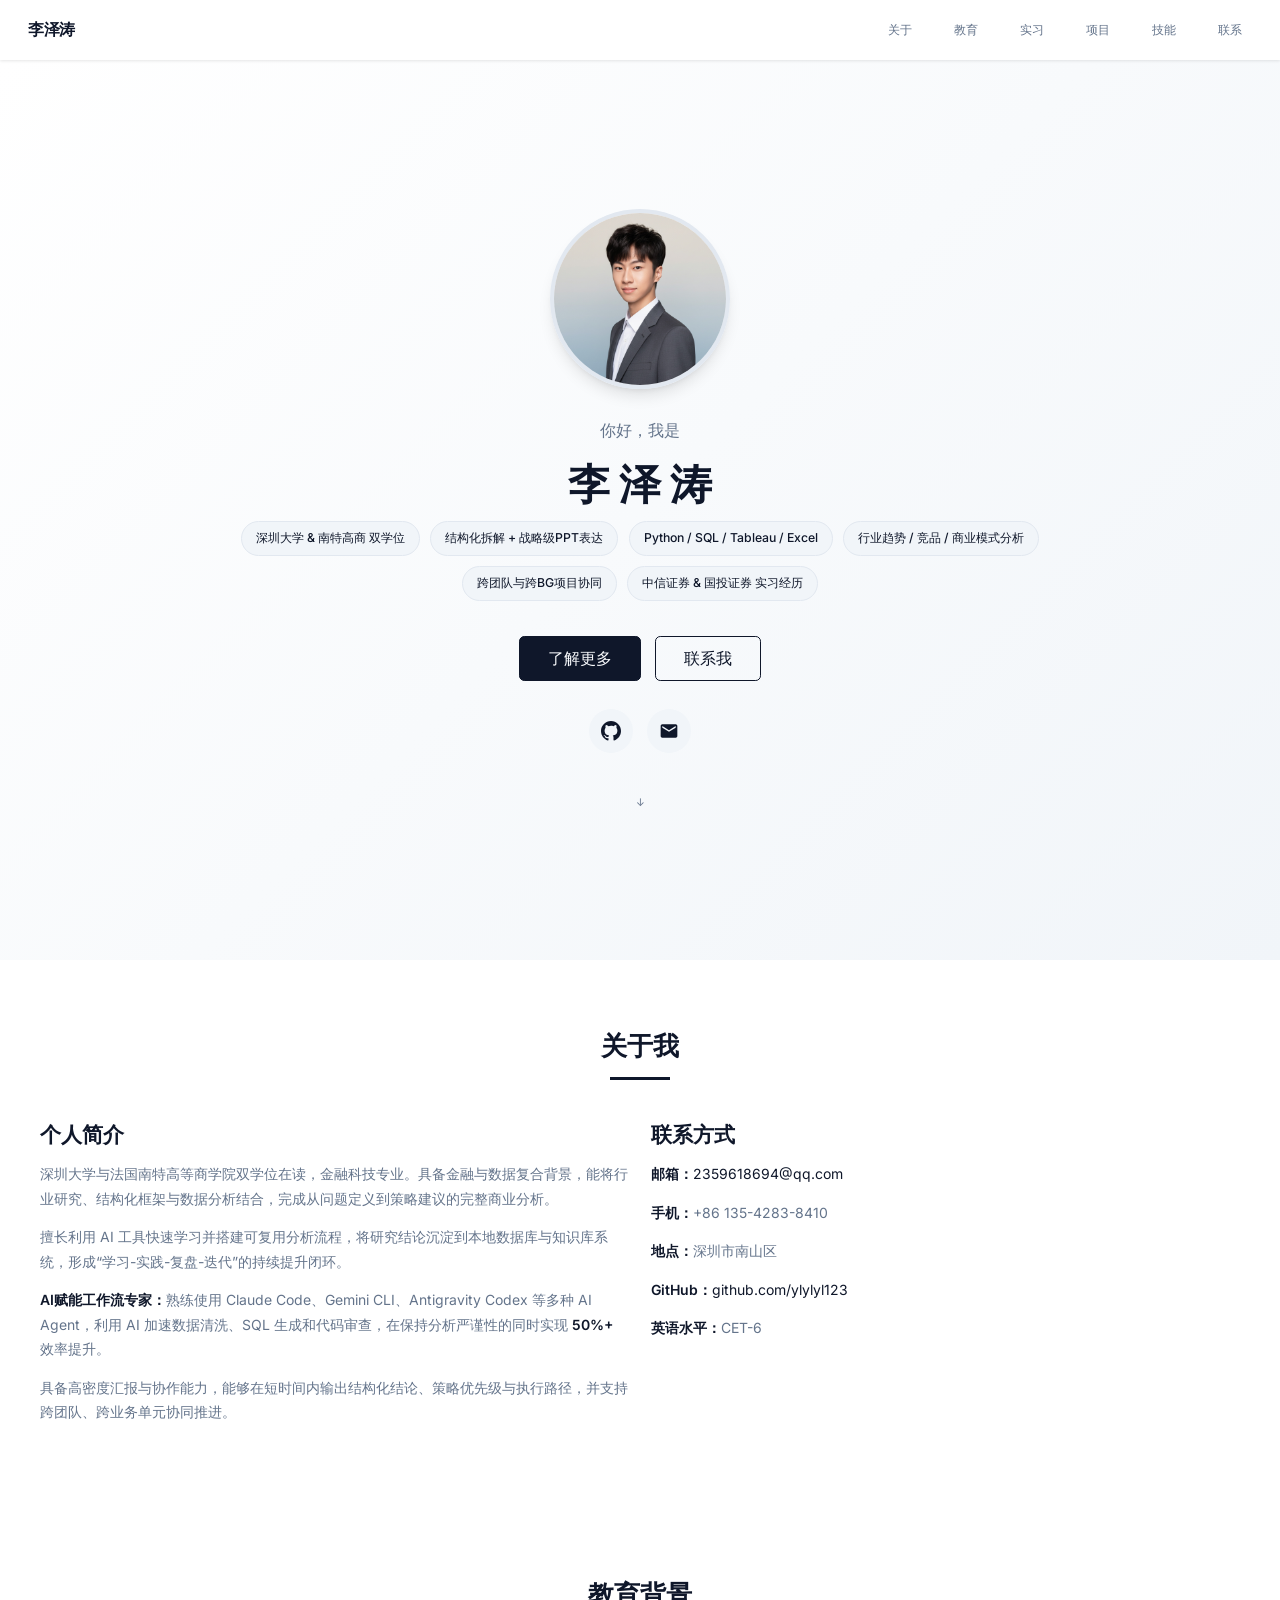
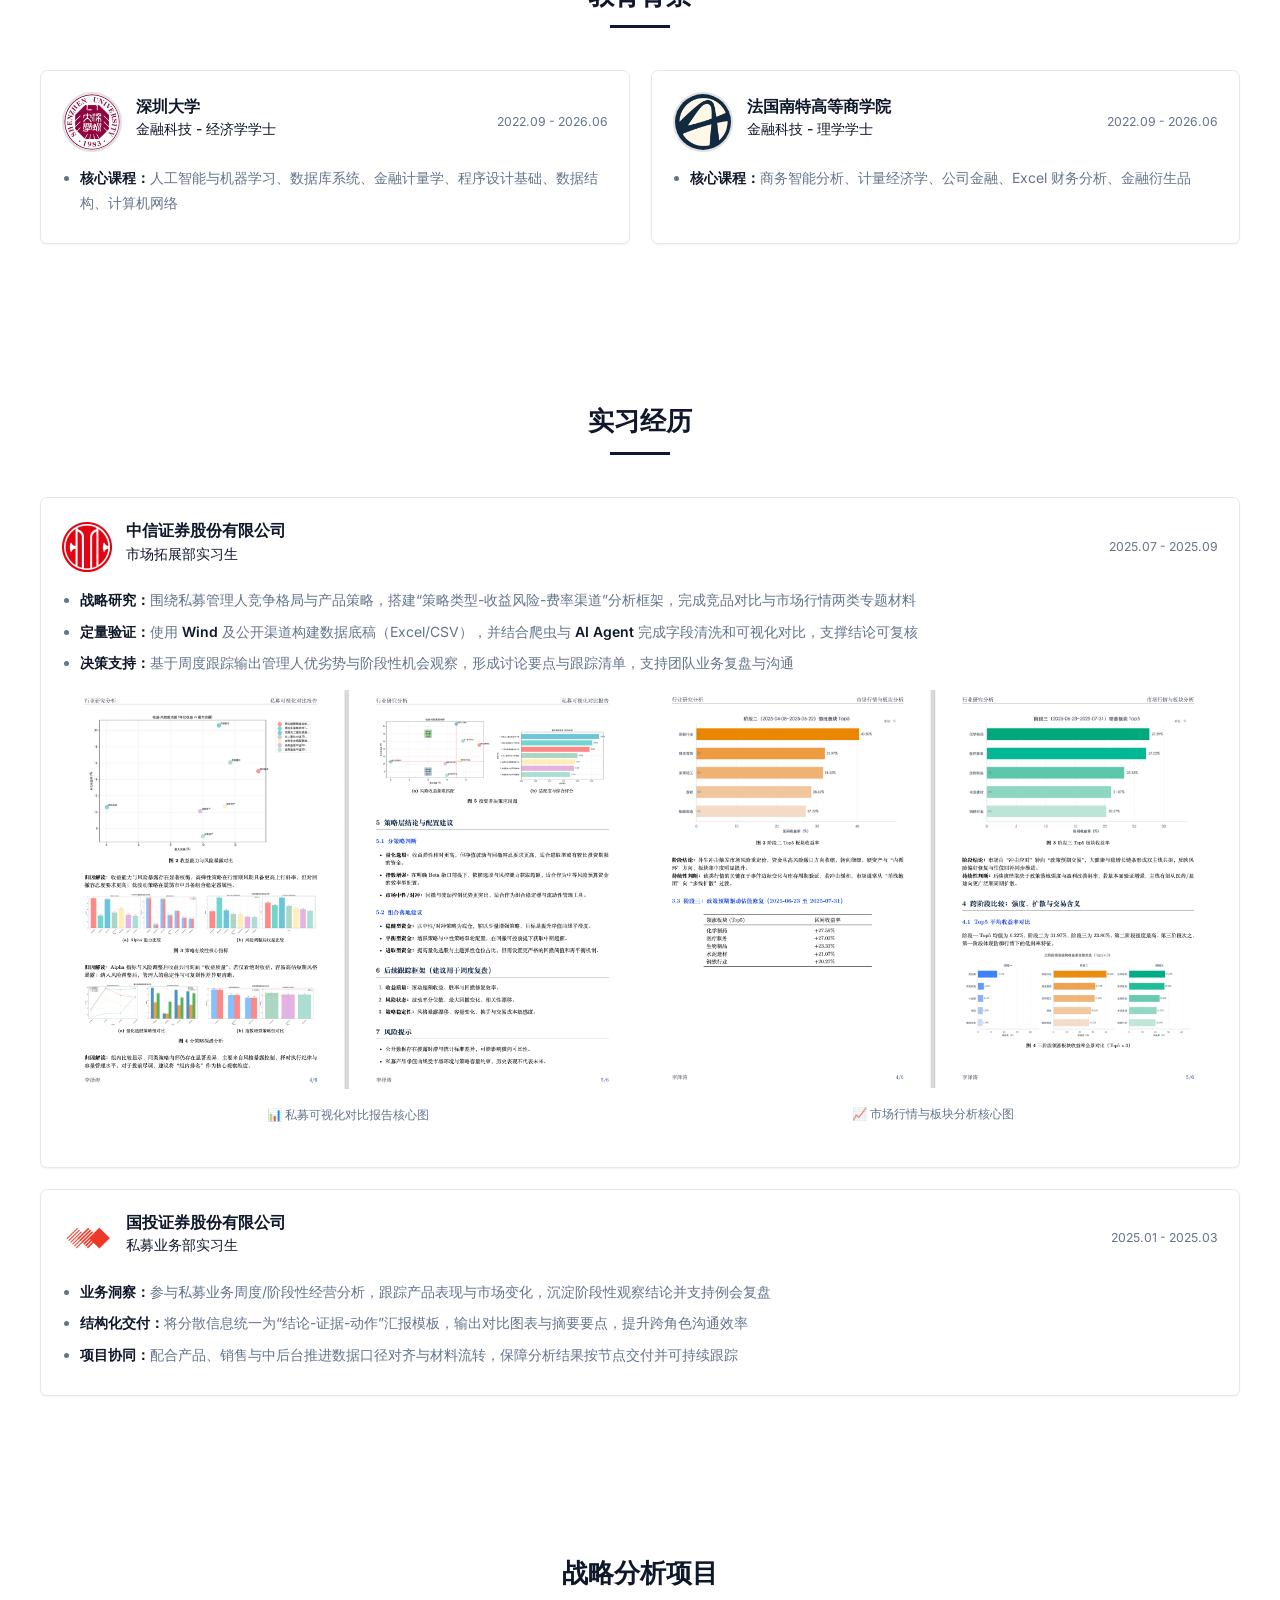
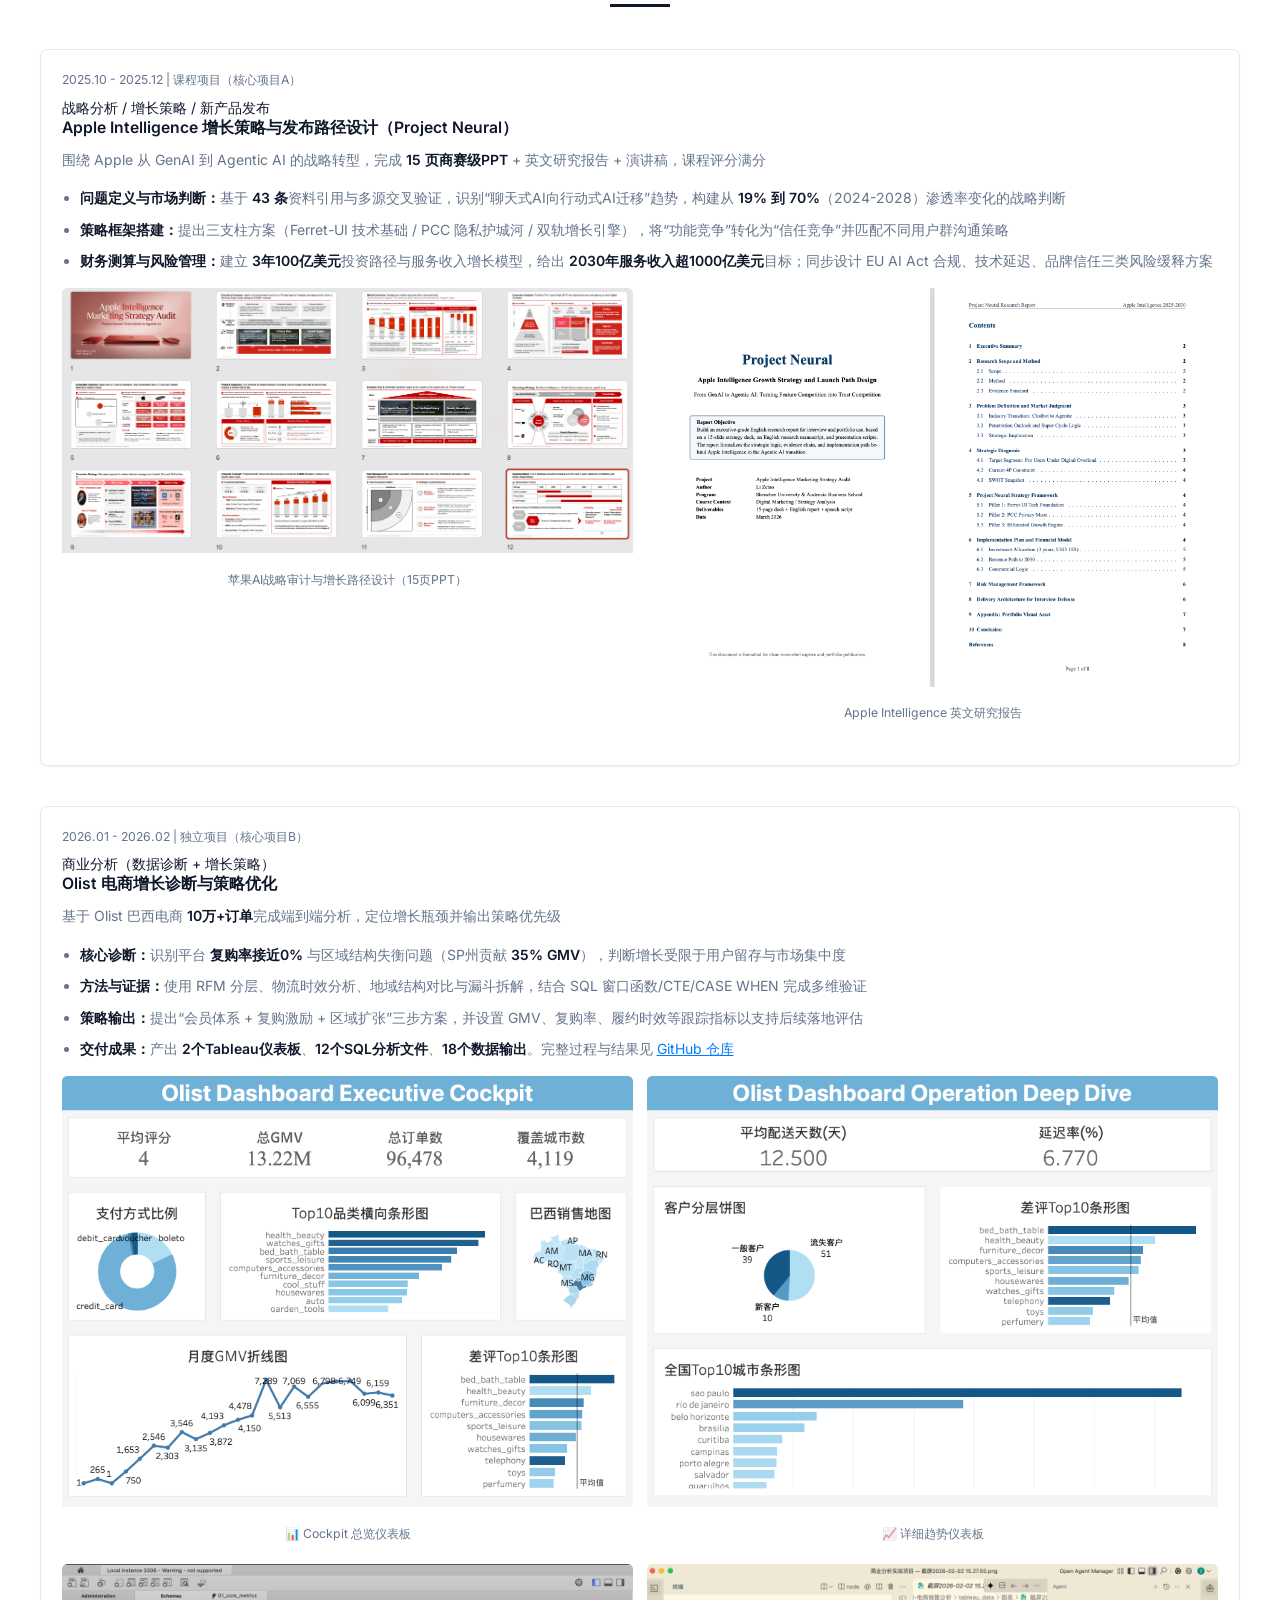
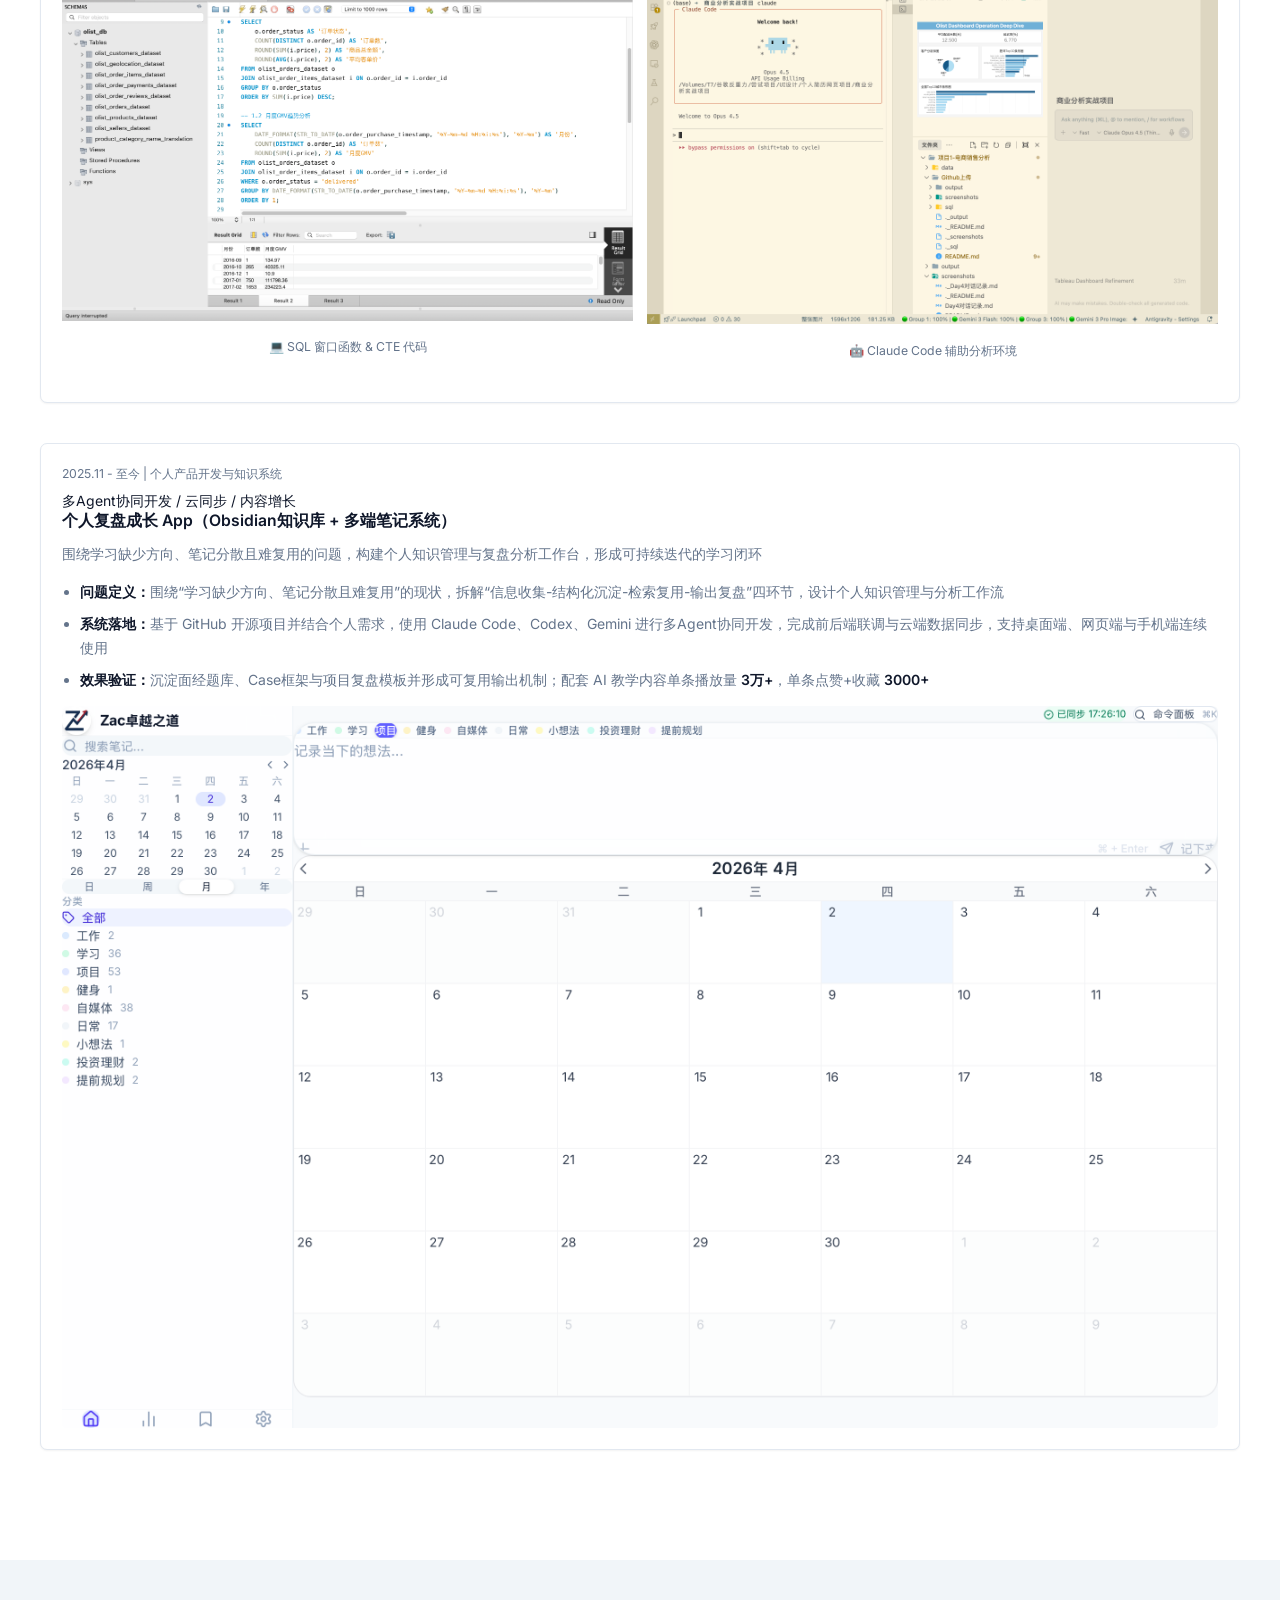
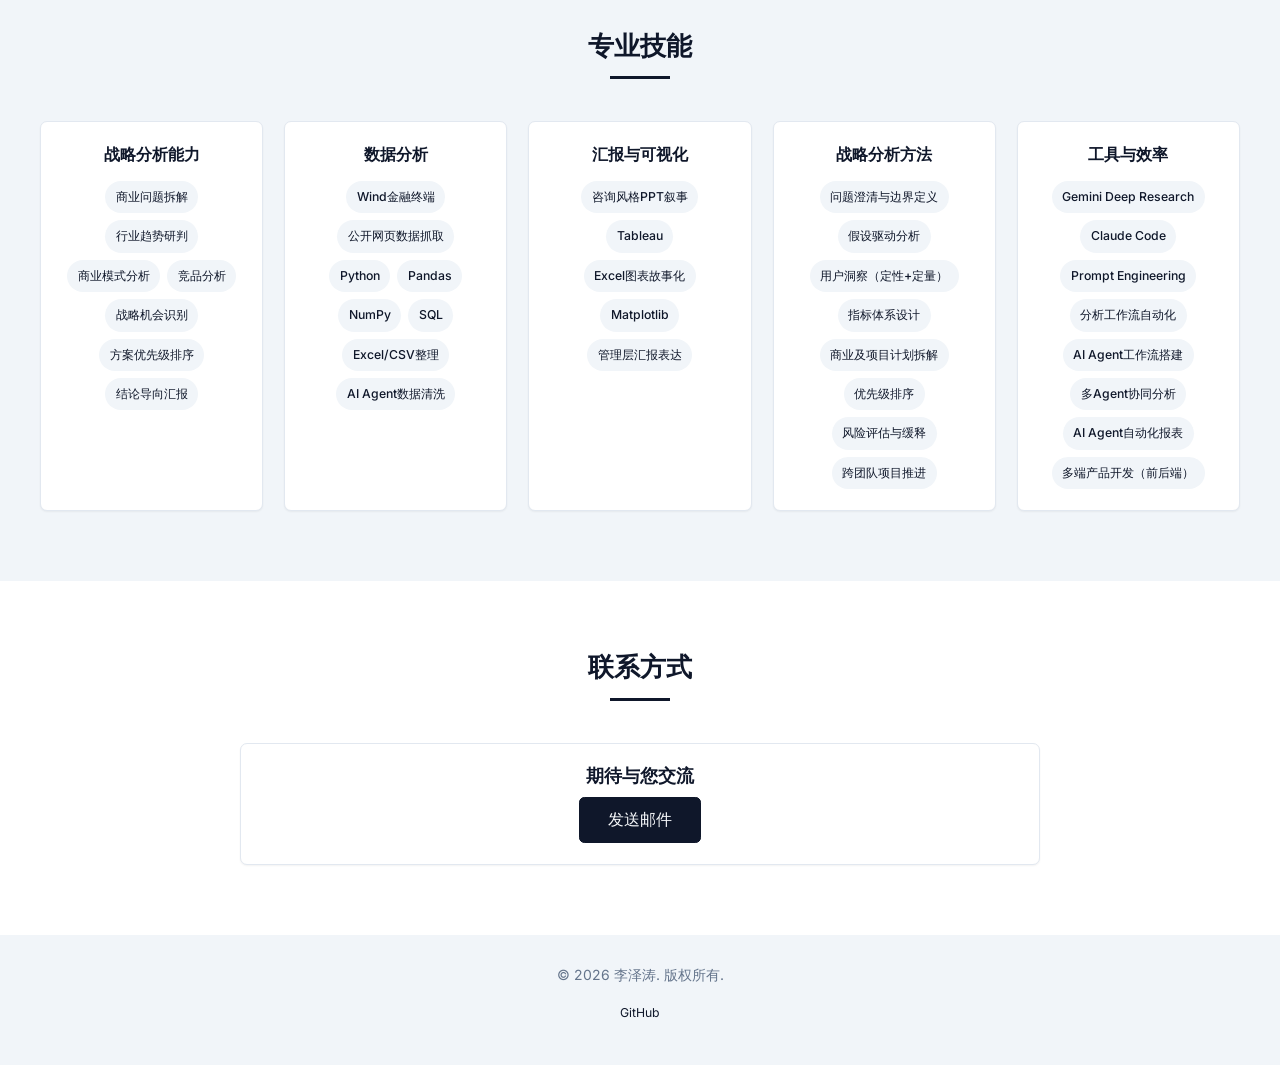
==== commit c21b3b8f: "Remove Tencent strategy-targeting phrase from project section title" ====
--- a/index.html
+++ b/index.html
@@ -182,7 +182,7 @@
     
     <section id=projects>
         <div class=container>
-            <h2 class="load-hidden section-title">战略分析项目（腾讯战略发展部定向）</h2>
+            <h2 class="load-hidden section-title">战略分析项目</h2>
 
             
             <div class="load-hidden project-card">
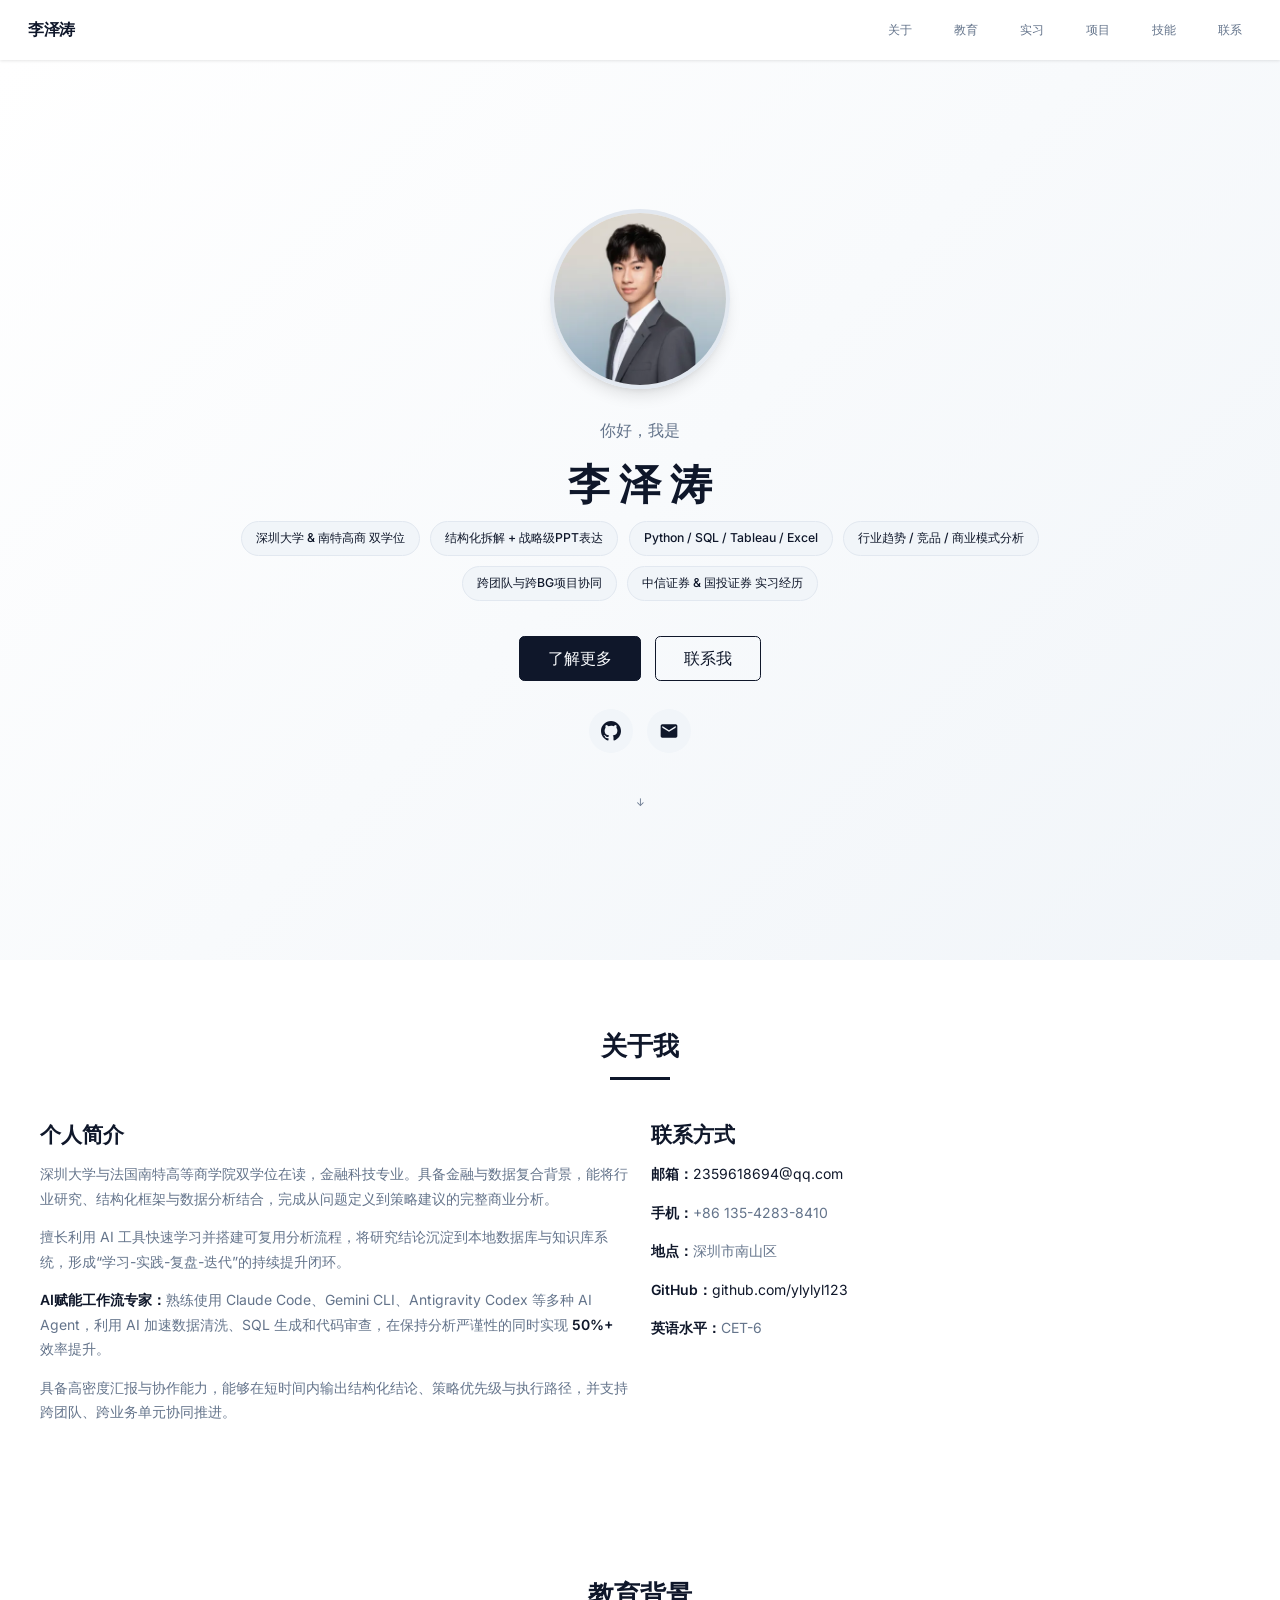
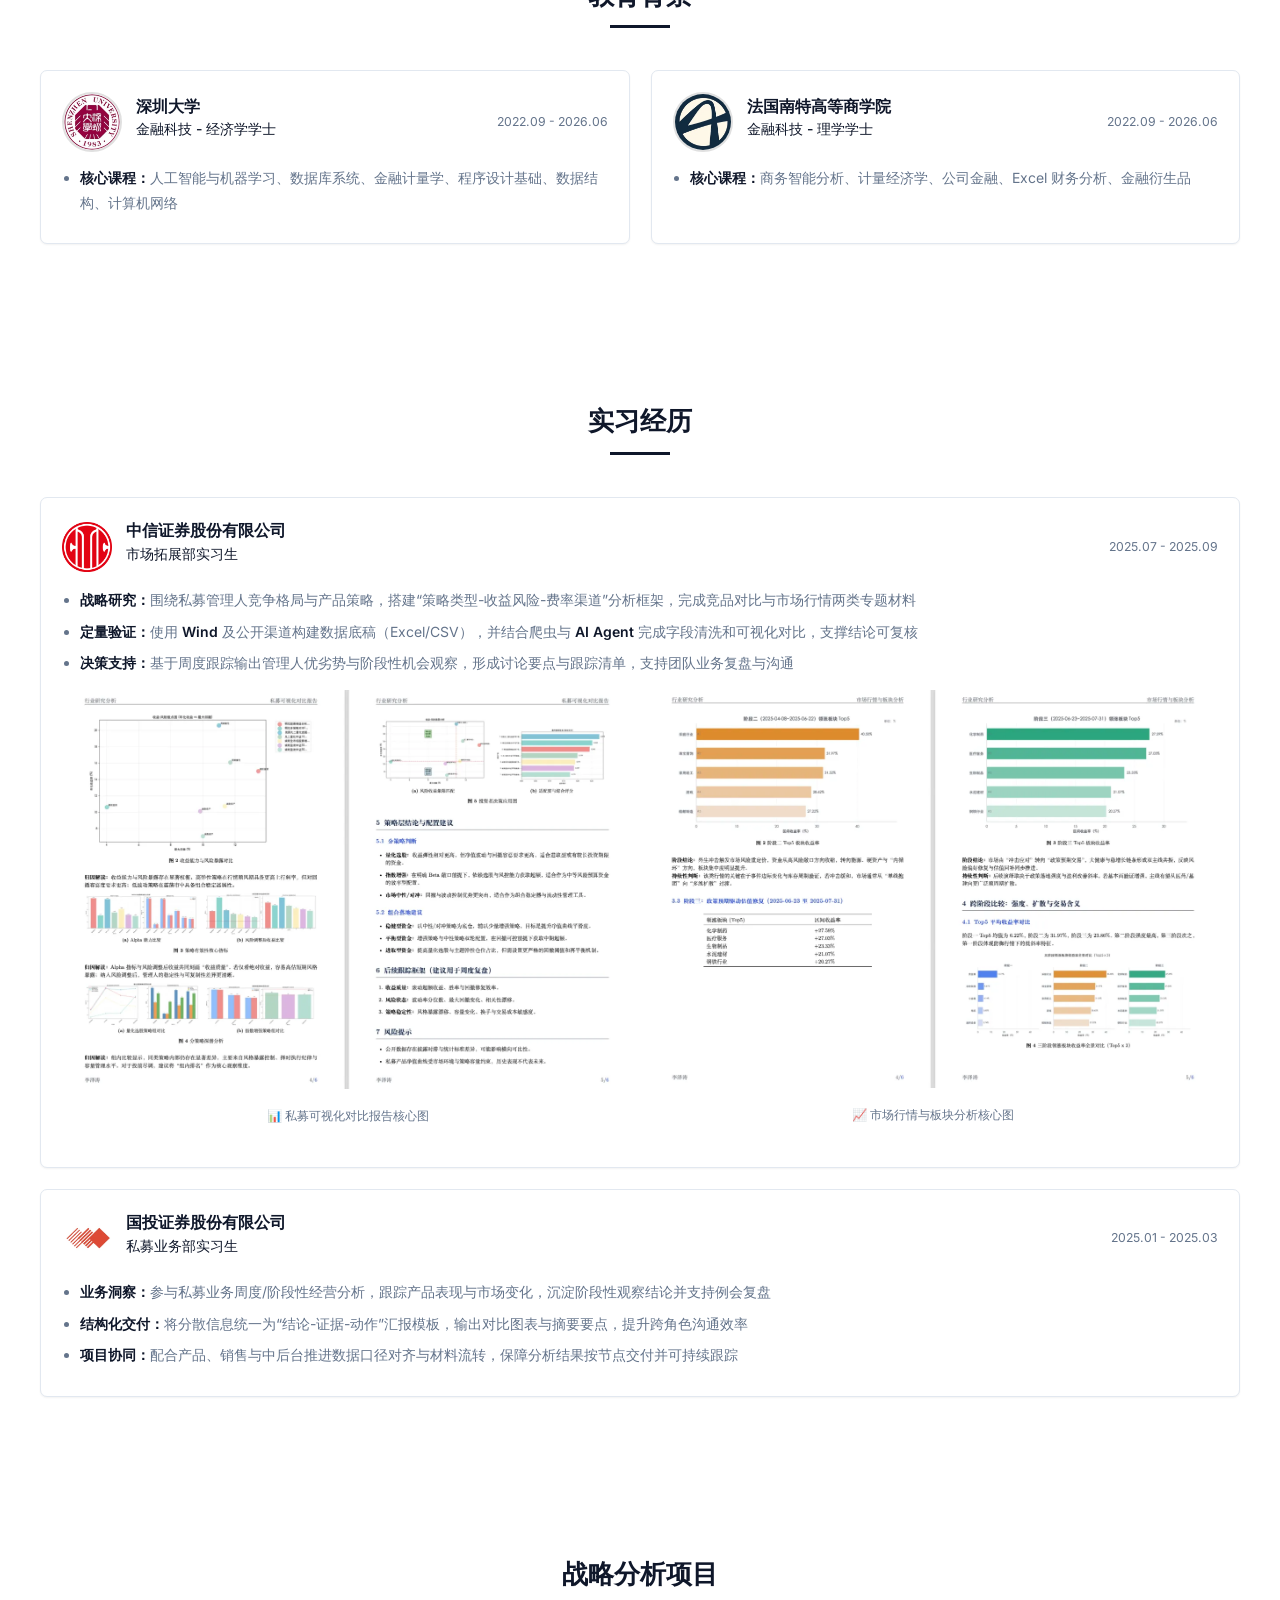
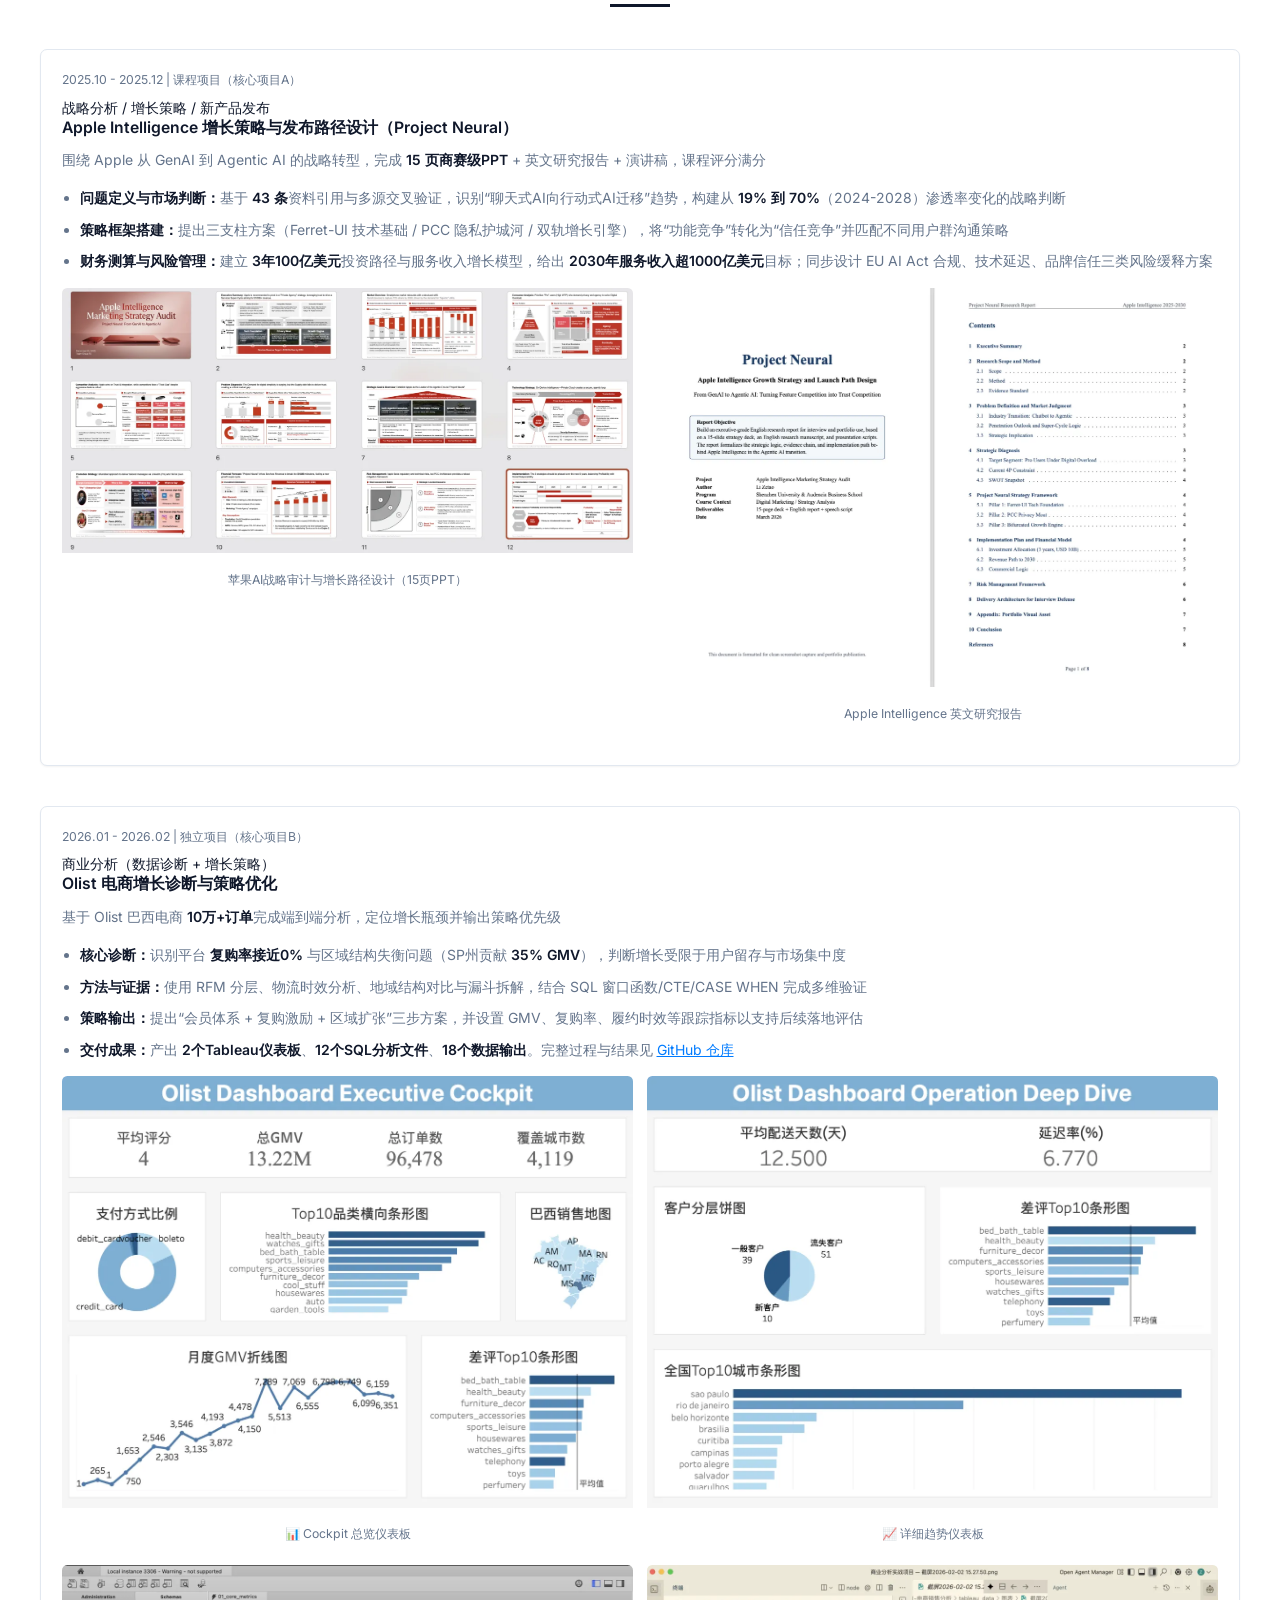
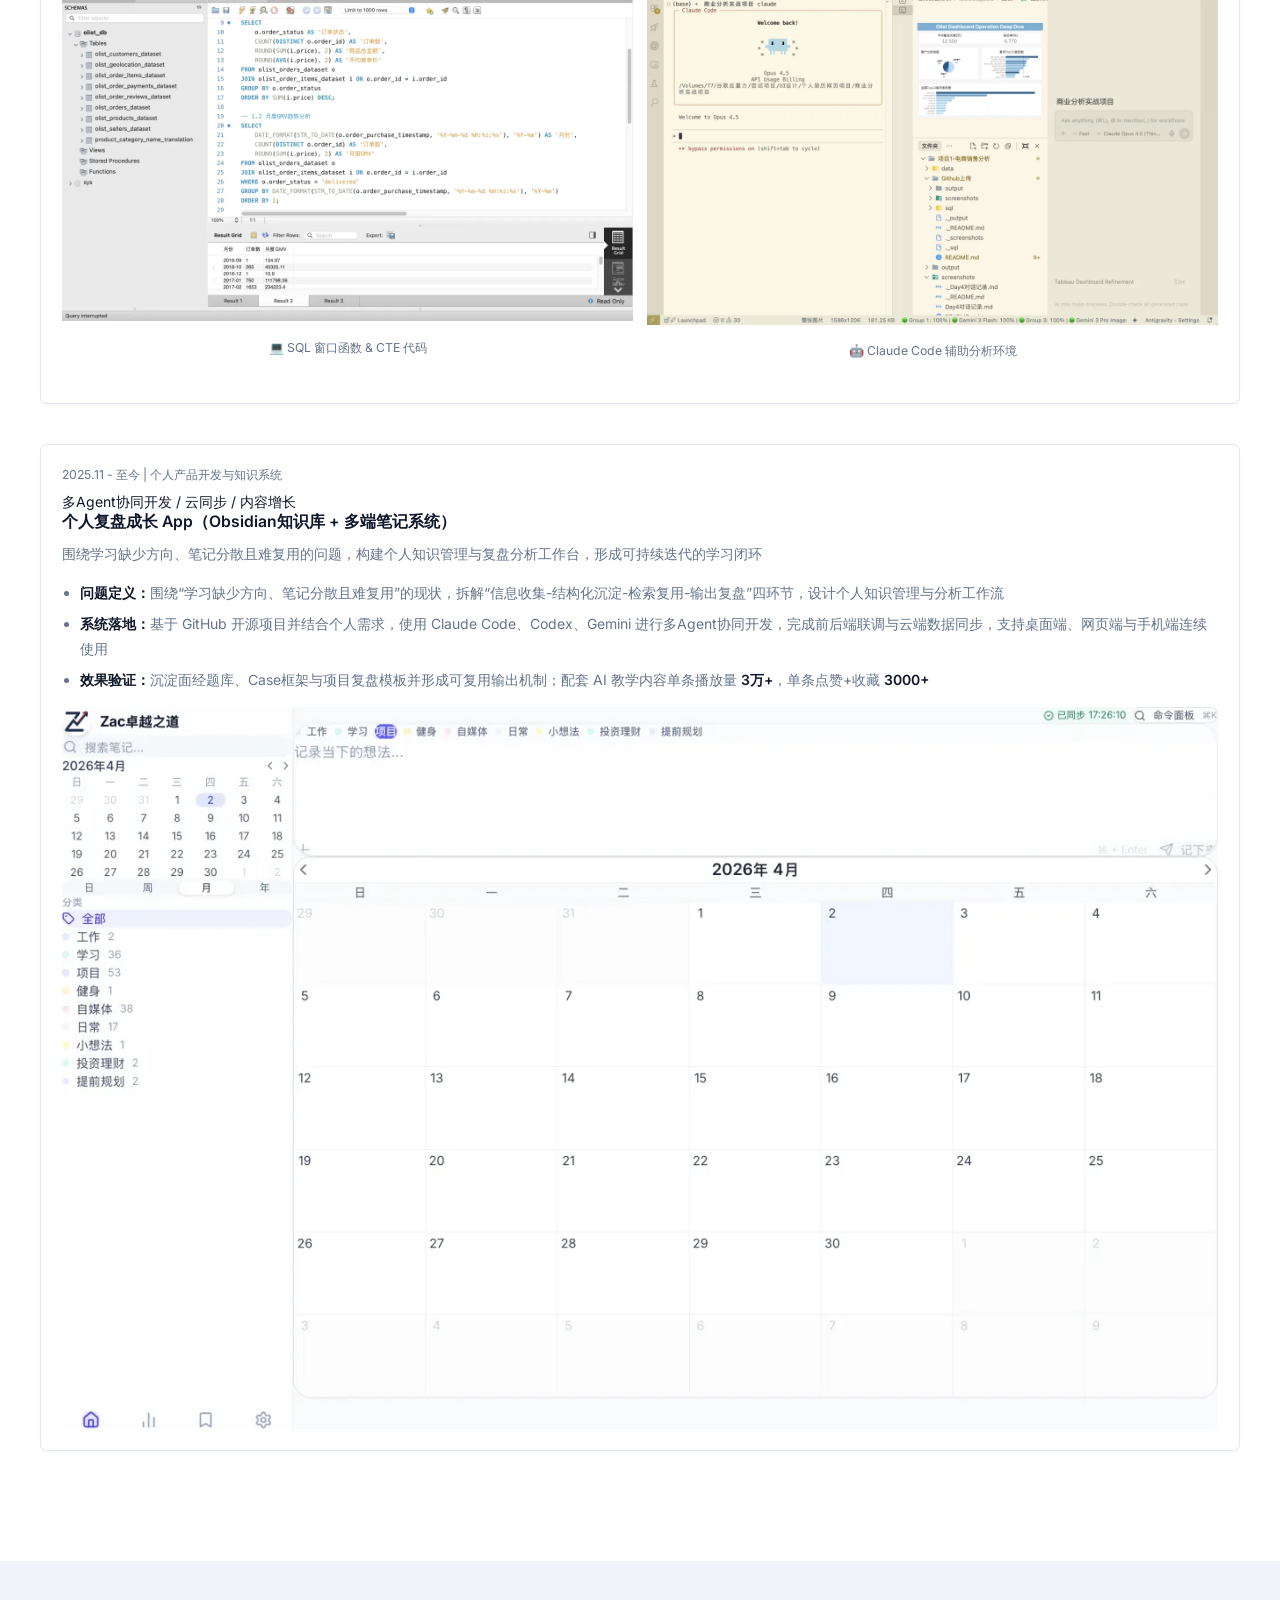
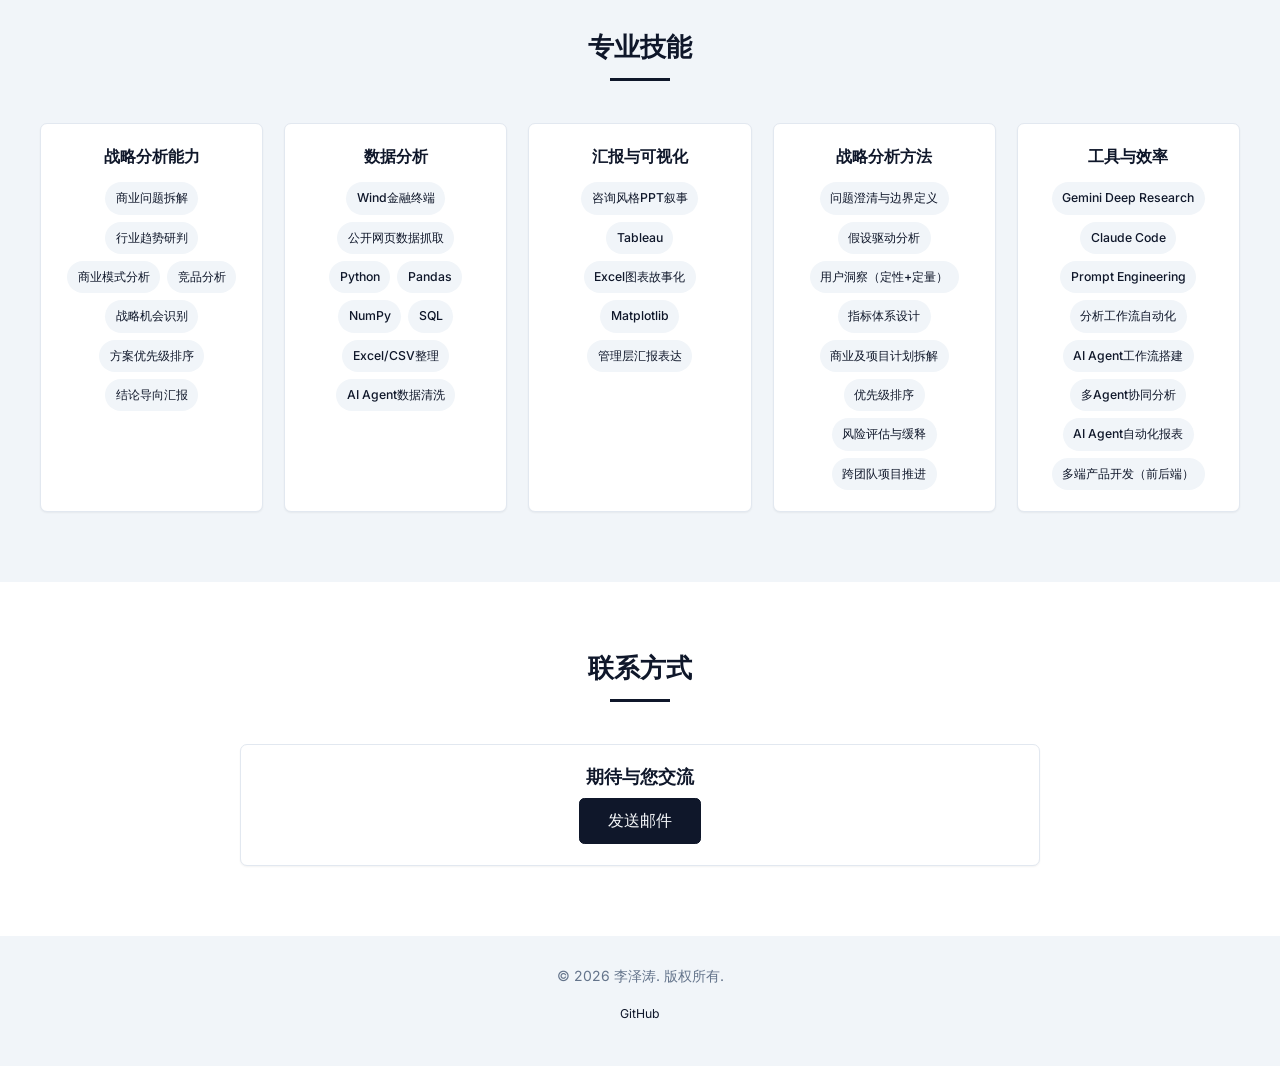
==== commit e98f7317: "Performance: switch to compressed WebP assets and improve image loading strategy" ====
--- a/index.html
+++ b/index.html
@@ -21,7 +21,7 @@
     
     <section id=hero>
         <div class=hero-content>
-            <img src=profile.ecc5a00b.jpg alt=李泽涛 class="hero-avatar load-hidden">
+            <img src=profile.webp alt=李泽涛 class="hero-avatar load-hidden" loading=eager fetchpriority=high decoding=async>
             <p class="hero-greeting load-hidden">你好，我是</p>
             <h1 class="hero-name load-hidden">李 泽 涛</h1>
 
@@ -91,7 +91,7 @@
                 <div class="experience-card load-hidden">
                     <div class=experience-header style=align-items:center>
                         <div style=align-items:center;gap:1rem;display:flex>
-                            <img src=szu-logo.7de42cc6.png alt=深圳大学 class=school-logo>
+                            <img src=szu-logo.webp alt=深圳大学 class=school-logo>
                             <div>
                                 <div class=experience-company>深圳大学</div>
                                 <div class=experience-position>金融科技 - 经济学学士</div>
@@ -106,7 +106,7 @@
                 <div class="experience-card load-hidden">
                     <div class=experience-header style=align-items:center>
                         <div style=align-items:center;gap:1rem;display:flex>
-                            <img src=audencia-logo.bb67b438.jpeg alt=Audencia class=school-logo>
+                            <img src=audencia-logo.webp alt=Audencia class=school-logo>
                             <div>
                                 <div class=experience-company>法国南特高等商学院</div>
                                 <div class=experience-position>金融科技 - 理学学士</div>
@@ -131,7 +131,7 @@
             <div class="experience-card load-hidden">
                 <div class=experience-header style=align-items:center>
                     <div style=align-items:center;gap:1rem;display:flex>
-                        <img src=citic-logo.9e5141a4.png alt=中信证券 class=company-logo>
+                        <img src=citic-logo.webp alt=中信证券 class=company-logo>
                         <div>
                             <div class=experience-company>中信证券股份有限公司</div>
                             <div class=experience-position>市场拓展部实习生</div>
@@ -147,11 +147,11 @@
                 <div class=gallery>
                     <div class=gallery-grid-pair>
                         <div class=gallery-item>
-                            <img src=私募选图.png alt=私募可视化对比报告核心图 loading=lazy>
+                            <img src=pm-compare.webp alt=私募可视化对比报告核心图 loading=lazy decoding=async>
                             <span class=gallery-caption>📊 私募可视化对比报告核心图</span>
                         </div>
                         <div class=gallery-item>
-                            <img src=市场行情选图.png alt=市场行情与板块分析核心图 loading=lazy>
+                            <img src=market-analysis.webp alt=市场行情与板块分析核心图 loading=lazy decoding=async>
                             <span class=gallery-caption>📈 市场行情与板块分析核心图</span>
                         </div>
                     </div>
@@ -162,7 +162,7 @@
             <div class="experience-card load-hidden">
                 <div class=experience-header style=align-items:center>
                     <div style=align-items:center;gap:1rem;display:flex>
-                        <img src=sdic-logo.b38e4e5a.png alt=国投证券 class=company-logo>
+                        <img src=sdic-logo.webp alt=国投证券 class=company-logo>
                         <div>
                             <div class=experience-company>国投证券股份有限公司</div>
                             <div class=experience-position>私募业务部实习生</div>
@@ -197,7 +197,7 @@
                     
                 </ul>
                 <div class=gallery>
-                    <div class=gallery-grid-pair><div class=gallery-item><img src=apple-digital-transformation.e18392c8.png alt=苹果数字化转型PPT loading=lazy><span class=gallery-caption>苹果AI战略审计与增长路径设计（15页PPT）</span></div><div class=gallery-item><img src=苹果英文研报.png alt=苹果英文研究报告截图 loading=lazy><span class=gallery-caption>Apple Intelligence 英文研究报告</span></div></div>
+                    <div class=gallery-grid-pair><div class=gallery-item><img src=apple-strategy.webp alt=苹果数字化转型PPT loading=lazy decoding=async><span class=gallery-caption>苹果AI战略审计与增长路径设计（15页PPT）</span></div><div class=gallery-item><img src=apple-report-en.webp alt=苹果英文研究报告截图 loading=lazy decoding=async><span class=gallery-caption>Apple Intelligence 英文研究报告</span></div></div>
                 </div>
             </div>
 
@@ -217,22 +217,22 @@
                     
                     <div class=gallery-grid-pair>
                         <div class=gallery-item>
-                            <img src=dashboard-cockpit.fddde803.png alt="Cockpit 仪表板" loading=lazy>
+                            <img src=dashboard-cockpit.webp alt="Cockpit 仪表板" loading=lazy decoding=async>
                             <span class=gallery-caption>📊 Cockpit 总览仪表板</span>
                         </div>
                         <div class=gallery-item>
-                            <img src=dashboard-detailed.85f2c0c5.png alt=详细趋势仪表板 loading=lazy>
+                            <img src=dashboard-detailed.webp alt=详细趋势仪表板 loading=lazy decoding=async>
                             <span class=gallery-caption>📈 详细趋势仪表板</span>
                         </div>
                     </div>
                     
                     <div class=gallery-grid-pair>
                         <div class=gallery-item>
-                            <img src=sql-sample.995bd17f.png alt="SQL 代码示例" loading=lazy>
+                            <img src=sql-sample.webp alt="SQL 代码示例" loading=lazy decoding=async>
                             <span class=gallery-caption>💻 SQL 窗口函数 &amp; CTE 代码</span>
                         </div>
                         <div class=gallery-item>
-                            <img src=workspace.139acfe7.png alt="AI 辅助工作环境" loading=lazy>
+                            <img src=workspace.webp alt="AI 辅助工作环境" loading=lazy decoding=async>
                             <span class=gallery-caption>🤖 Claude Code 辅助分析环境</span>
                         </div>
                     </div>
@@ -253,7 +253,7 @@
                 <div class=gallery>
                     <div class=gallery-grid-single>
                         <div class=gallery-item>
-                            <img src=个人笔记软件.png alt=个人复盘成长App界面 loading=lazy>
+                            <img src=personal-notes-app.webp alt=个人复盘成长App界面 loading=lazy decoding=async>
                             <span class=gallery-caption>📱 个人复盘成长 App（桌面/网页/手机多端统一）</span>
                         </div>
                     </div>
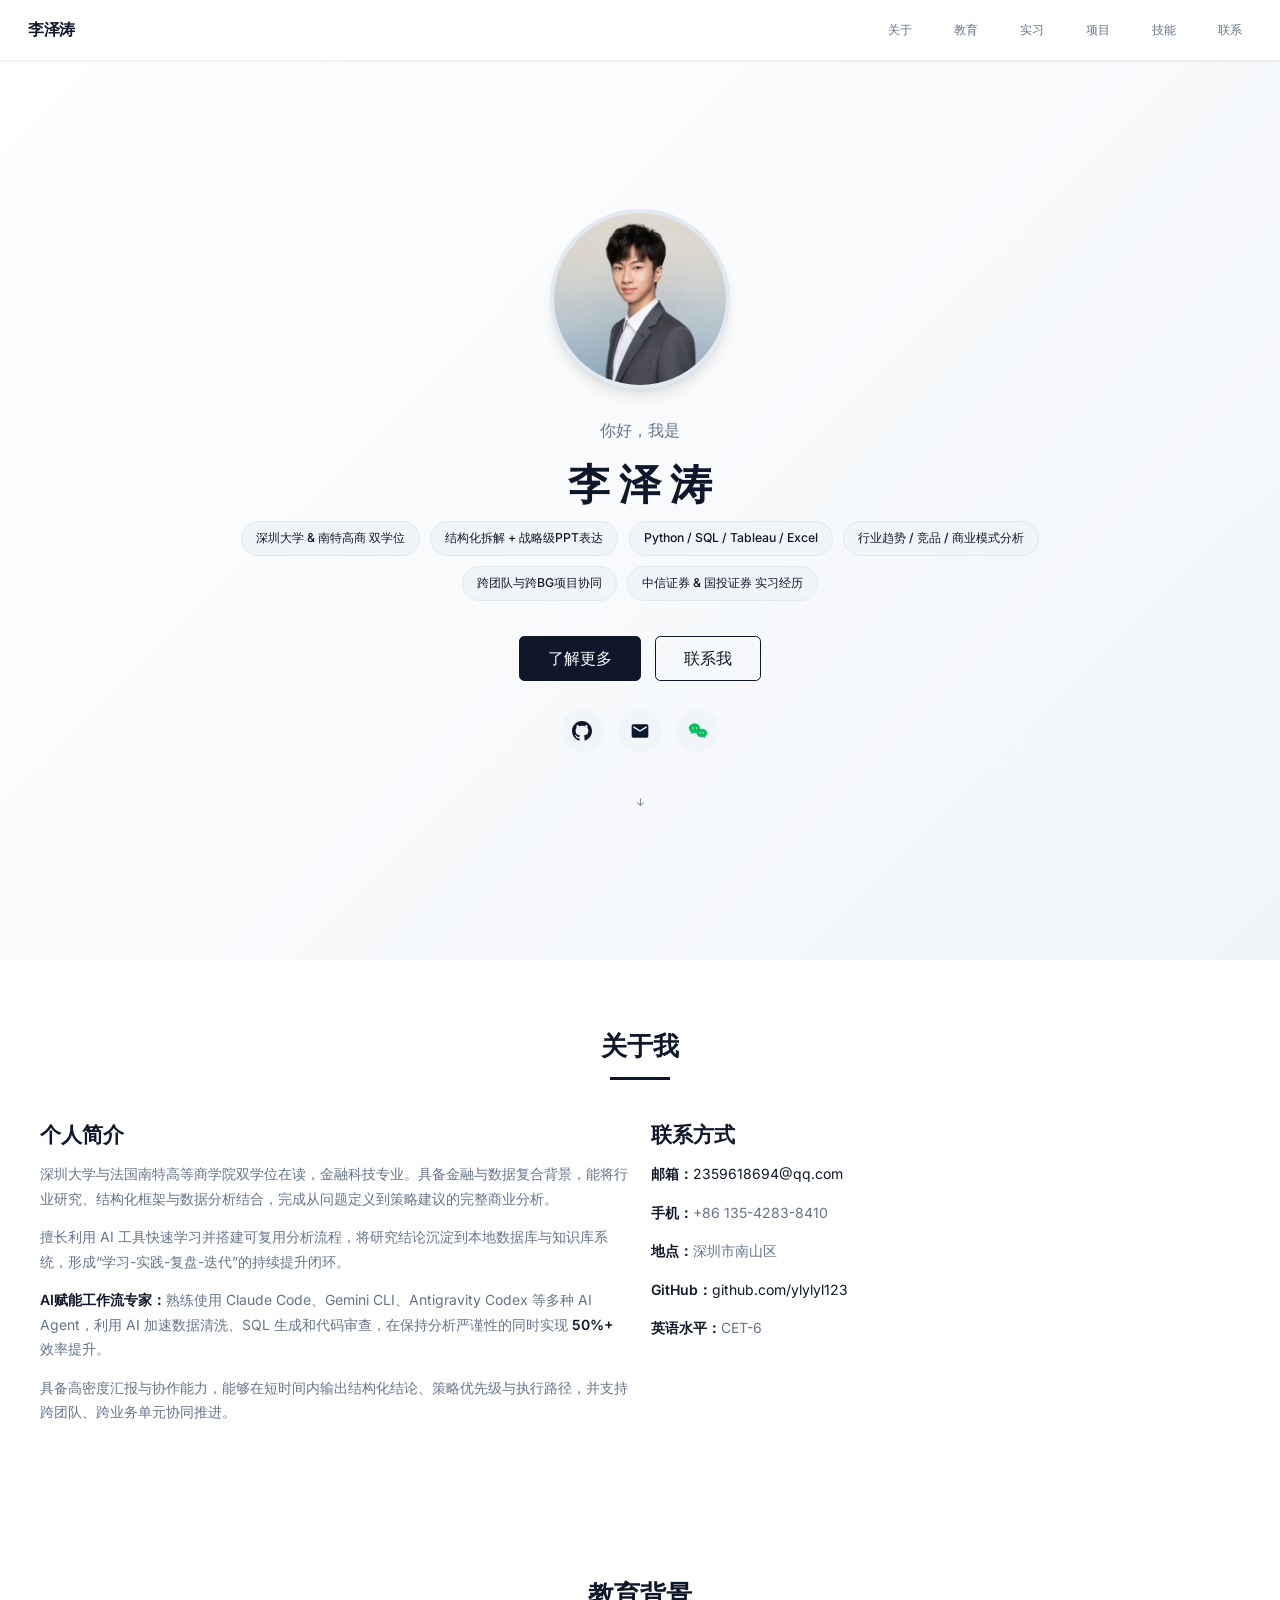
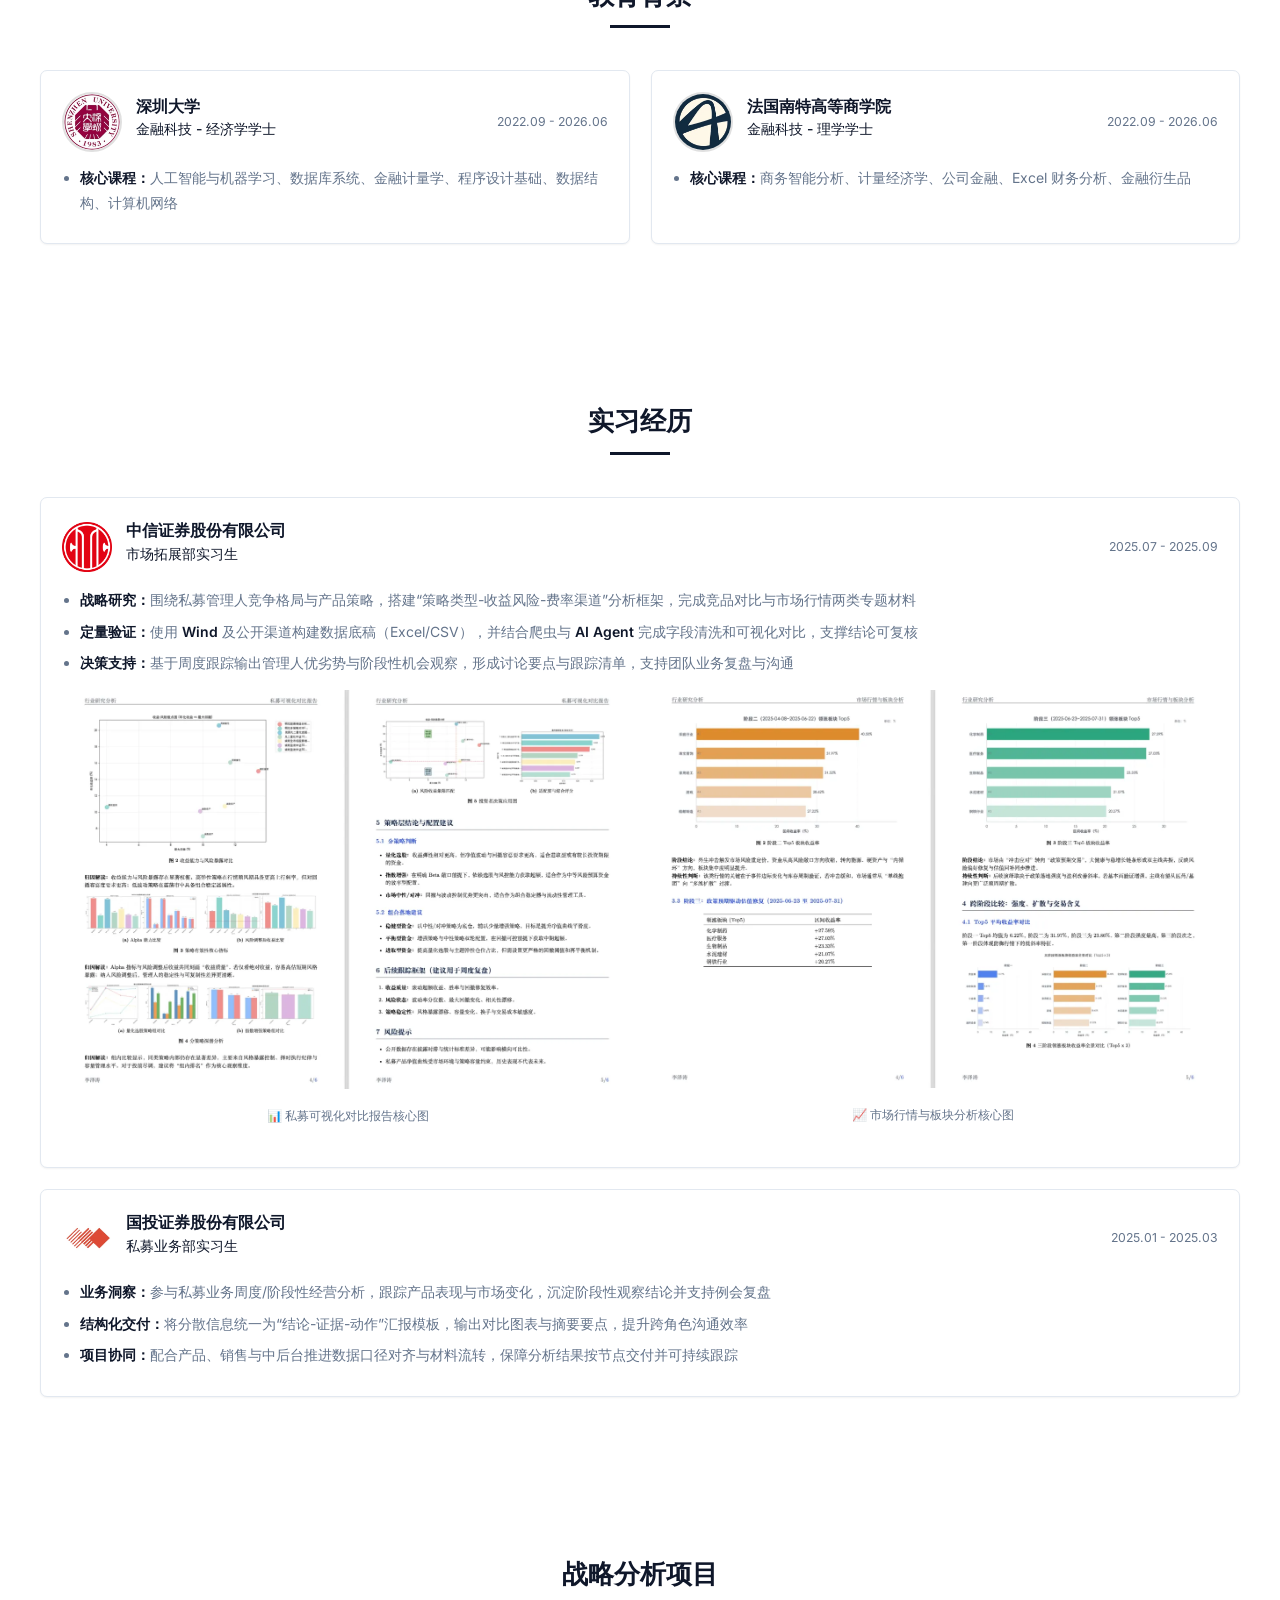
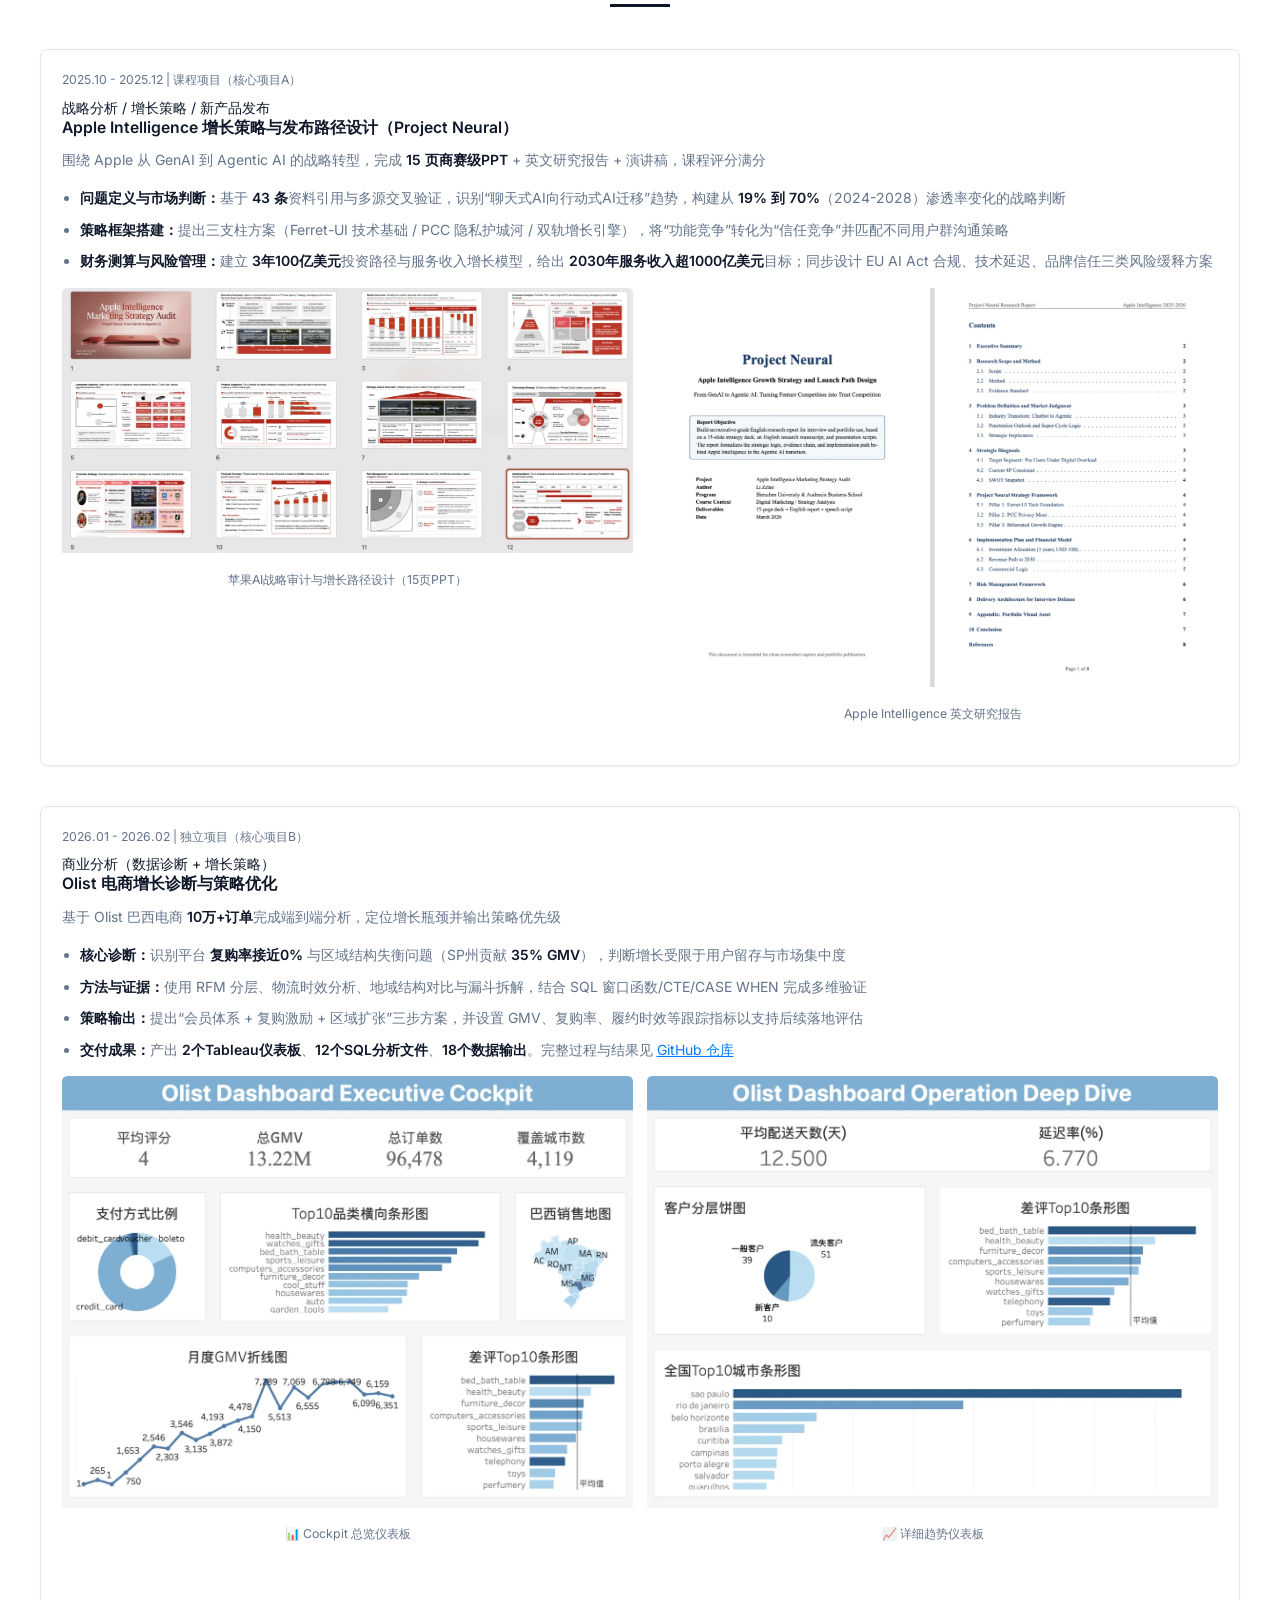
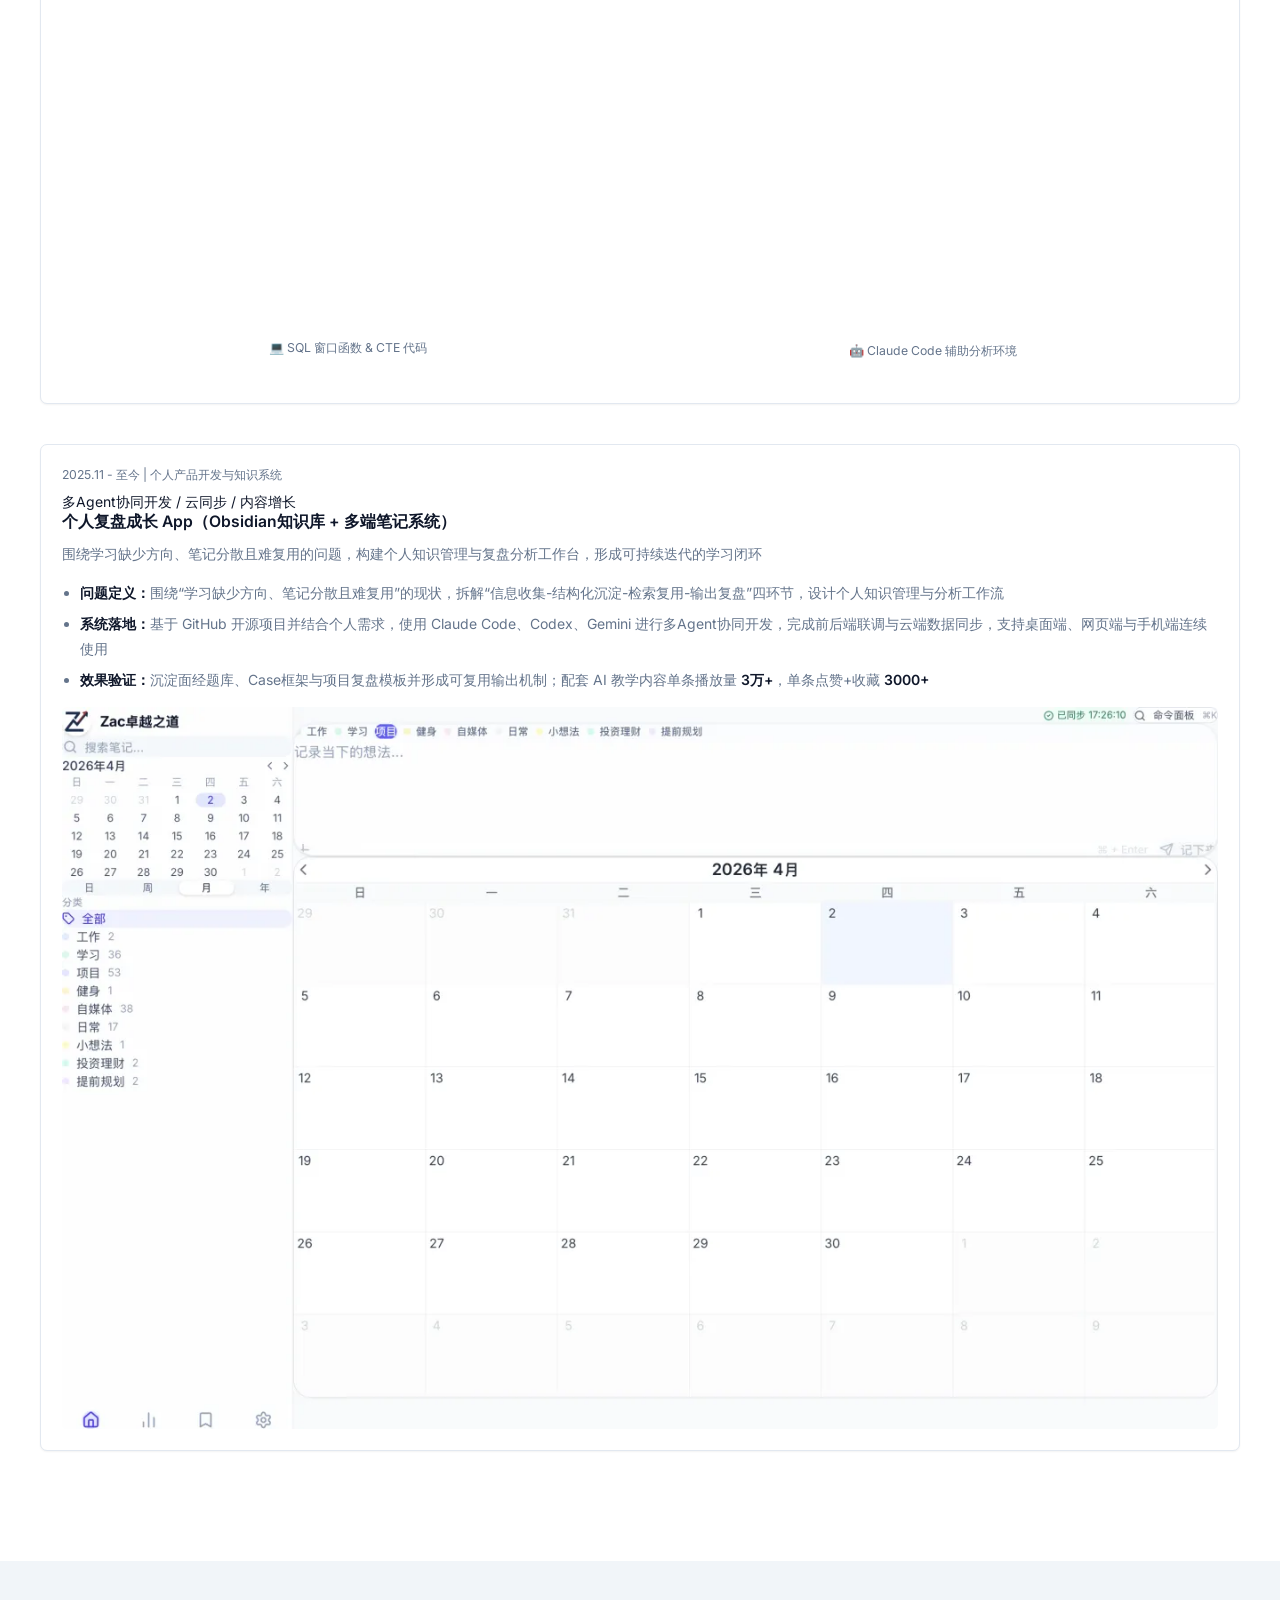
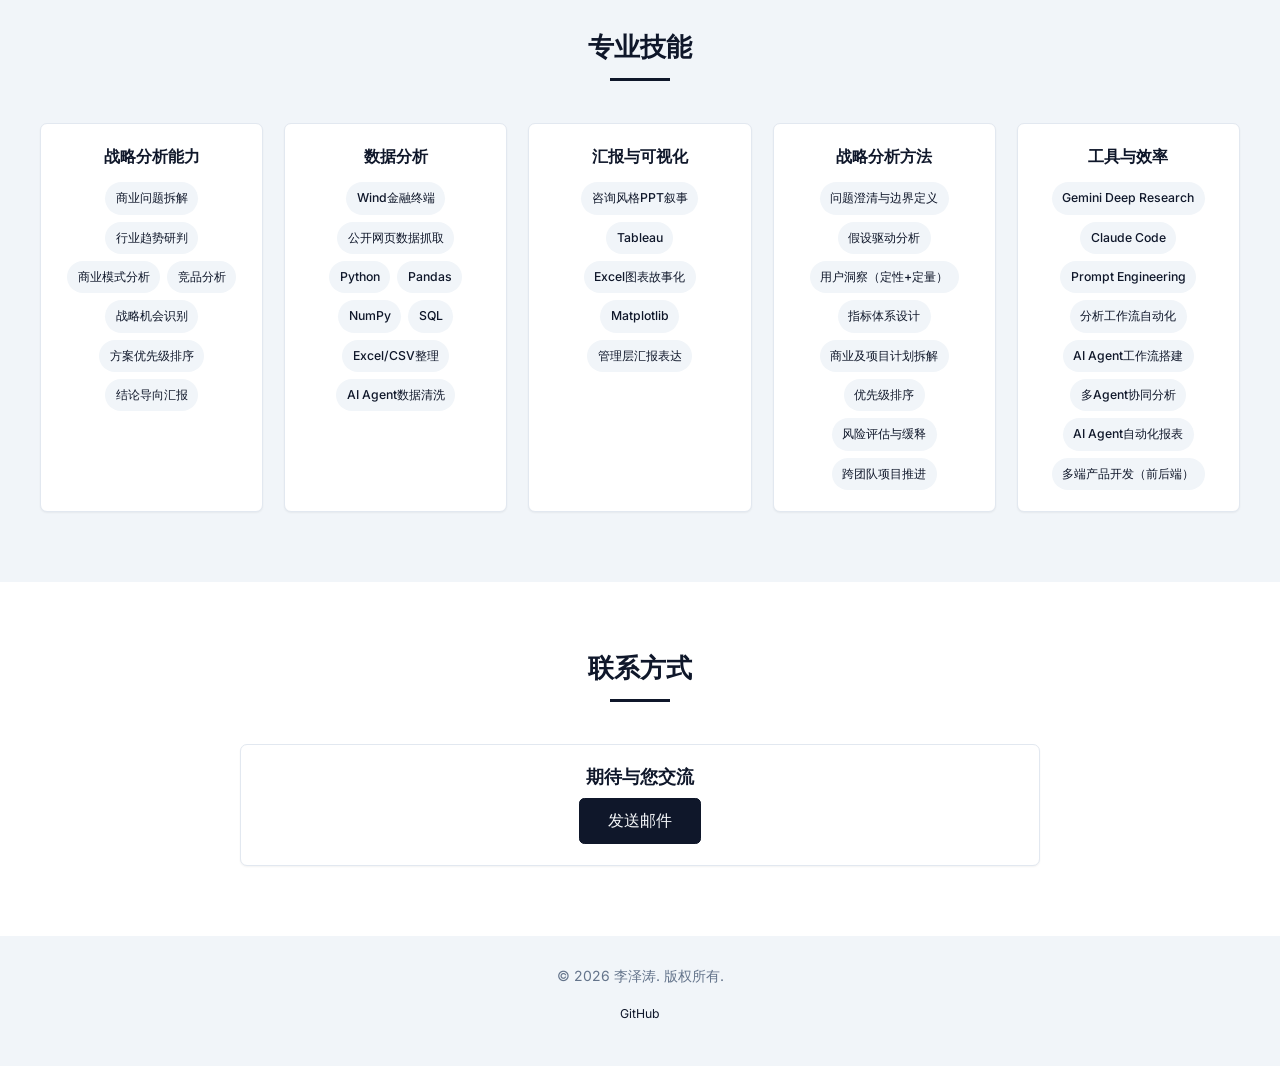
==== commit 9fcf4fb0: "Add WeChat quick-copy icon on homepage social section" ====
--- a/index.html
+++ b/index.html
@@ -46,6 +46,9 @@
                 </a>
                 <a href=mailto:2359618694@qq.com title=邮件>
                     <svg xmlns:xmlns=http://www.w3.org/2000/svg fill=currentColor viewBox="0 0 24 24"><path d="M20 4H4c-1.1 0-1.99.9-1.99 2L2 18c0 1.1.9 2 2 2h16c1.1 0 2-.9 2-2V6c0-1.1-.9-2-2-2m0 4-8 5-8-5V6l8 5 8-5Z"/></svg>
+                </a>
+                <a href=# class=wechat-copy data-wechat=YeurekaL title="微信（点击复制）" aria-label=复制微信号 style=color:#07C160>
+                    <svg xmlns:xmlns=http://www.w3.org/2000/svg fill=currentColor viewBox="0 0 24 24"><path d="M8.2 3C4.22 3 1 5.56 1 8.72c0 1.75 1.02 3.32 2.63 4.37L3 15.8l2.7-1.35c.5.1 1.02.15 1.56.15 3.98 0 7.2-2.56 7.2-5.72S12.18 3 8.2 3zm-2.1 6.3c-.48 0-.86-.39-.86-.86 0-.48.38-.86.86-.86.47 0 .86.38.86.86 0 .47-.39.86-.86.86zm4.2 0c-.47 0-.86-.39-.86-.86 0-.48.39-.86.86-.86.48 0 .86.38.86.86 0 .47-.38.86-.86.86zM16.6 9.2c-3.53 0-6.4 2.26-6.4 5.06 0 2.8 2.87 5.06 6.4 5.06.46 0 .9-.04 1.33-.13L21 20.8l-.62-2.15A4.76 4.76 0 0 0 23 14.26c0-2.8-2.87-5.06-6.4-5.06zm-1.86 5.66a.76.76 0 1 1 0-1.52.76.76 0 0 1 0 1.52zm3.72 0a.76.76 0 1 1 0-1.52.76.76 0 0 1 0 1.52z"/></svg>
                 </a>
             </div>
 
@@ -356,6 +359,7 @@
 
     
     <script>document.querySelectorAll(".load-hidden").forEach(function(el){el.classList.remove("load-hidden")});</script>
+    <script>document.querySelectorAll(".wechat-copy").forEach(function(btn){btn.addEventListener("click",async function(ev){ev.preventDefault();var id=btn.getAttribute("data-wechat")||"YeurekaL";try{if(navigator.clipboard&&window.isSecureContext)await navigator.clipboard.writeText(id);else{var input=document.createElement("input");input.value=id,document.body.appendChild(input),input.select(),document.execCommand("copy"),document.body.removeChild(input)}alert("微信号已复制："+id+"\\n你可以去微信添加我。")}catch(err){alert("请手动复制微信号："+id)}})});</script>
     <script type=module src=index-zh.808cd7a4.js></script>
 
     
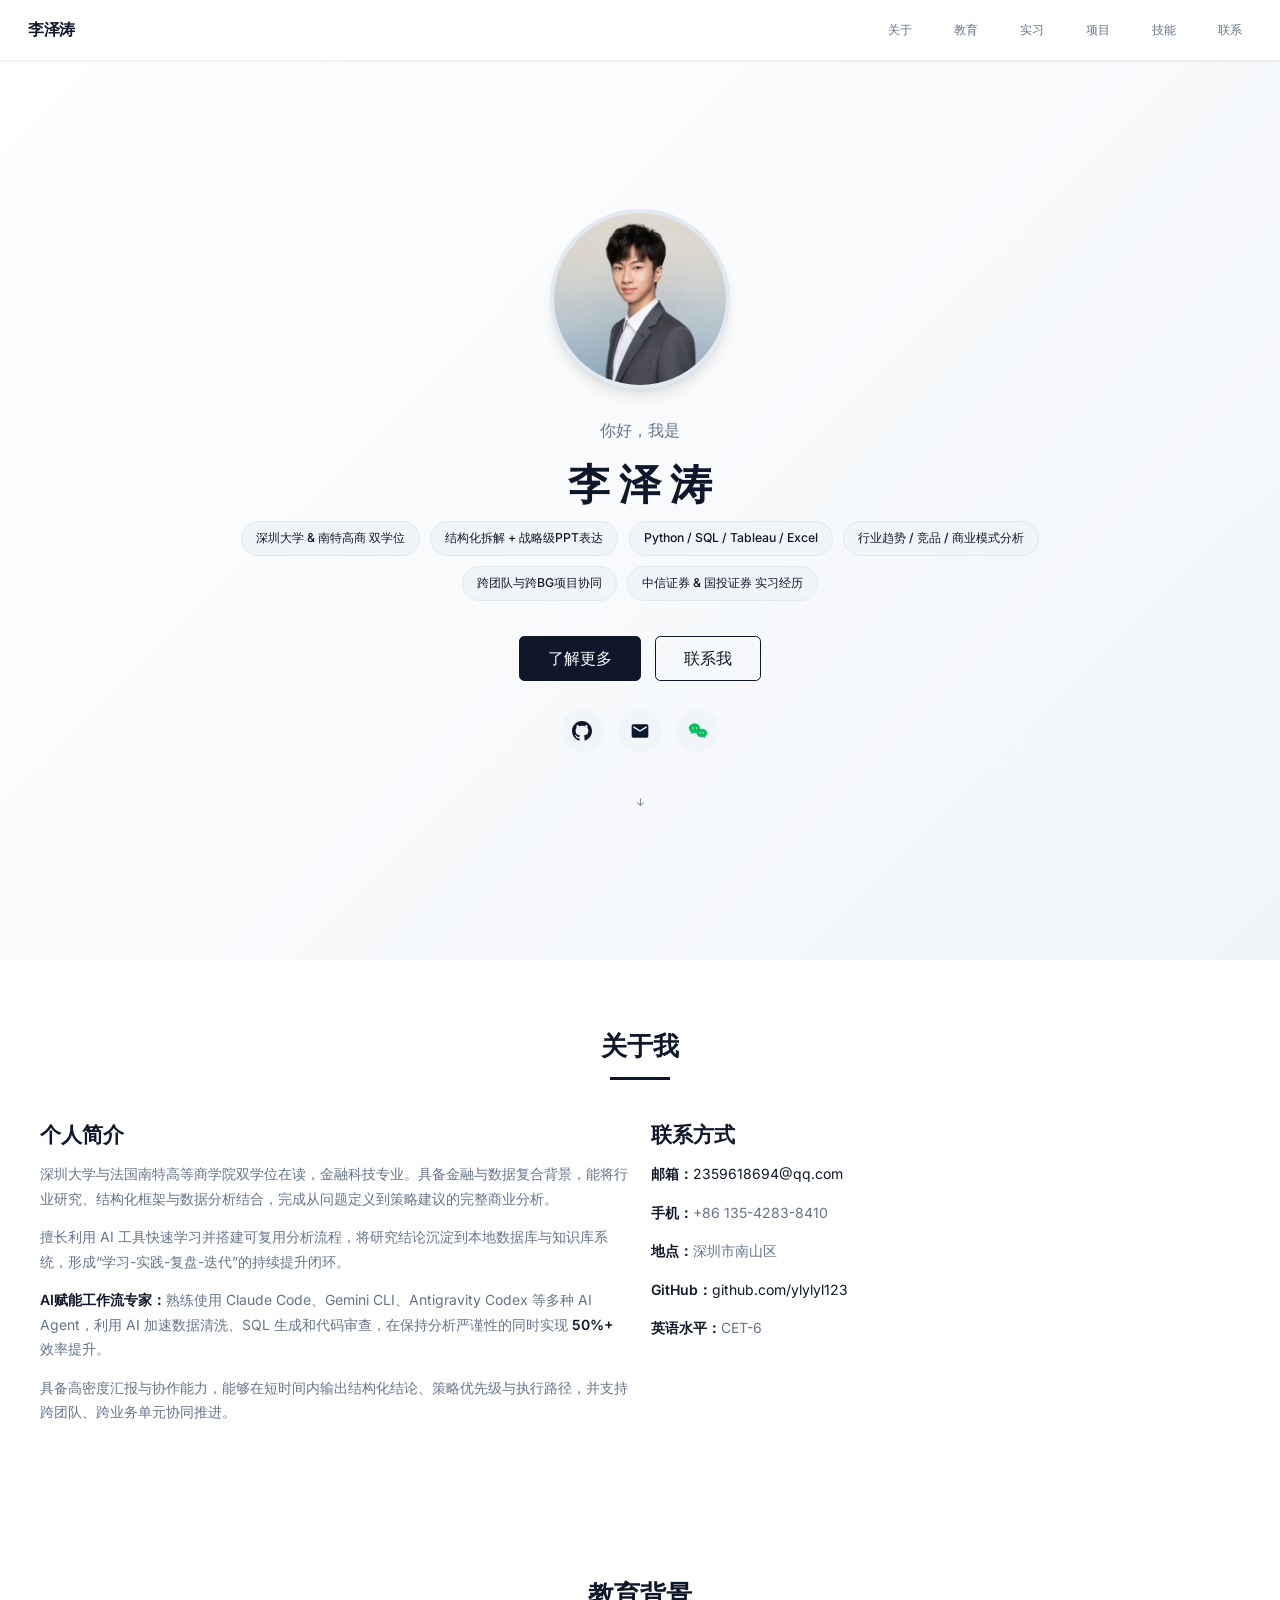
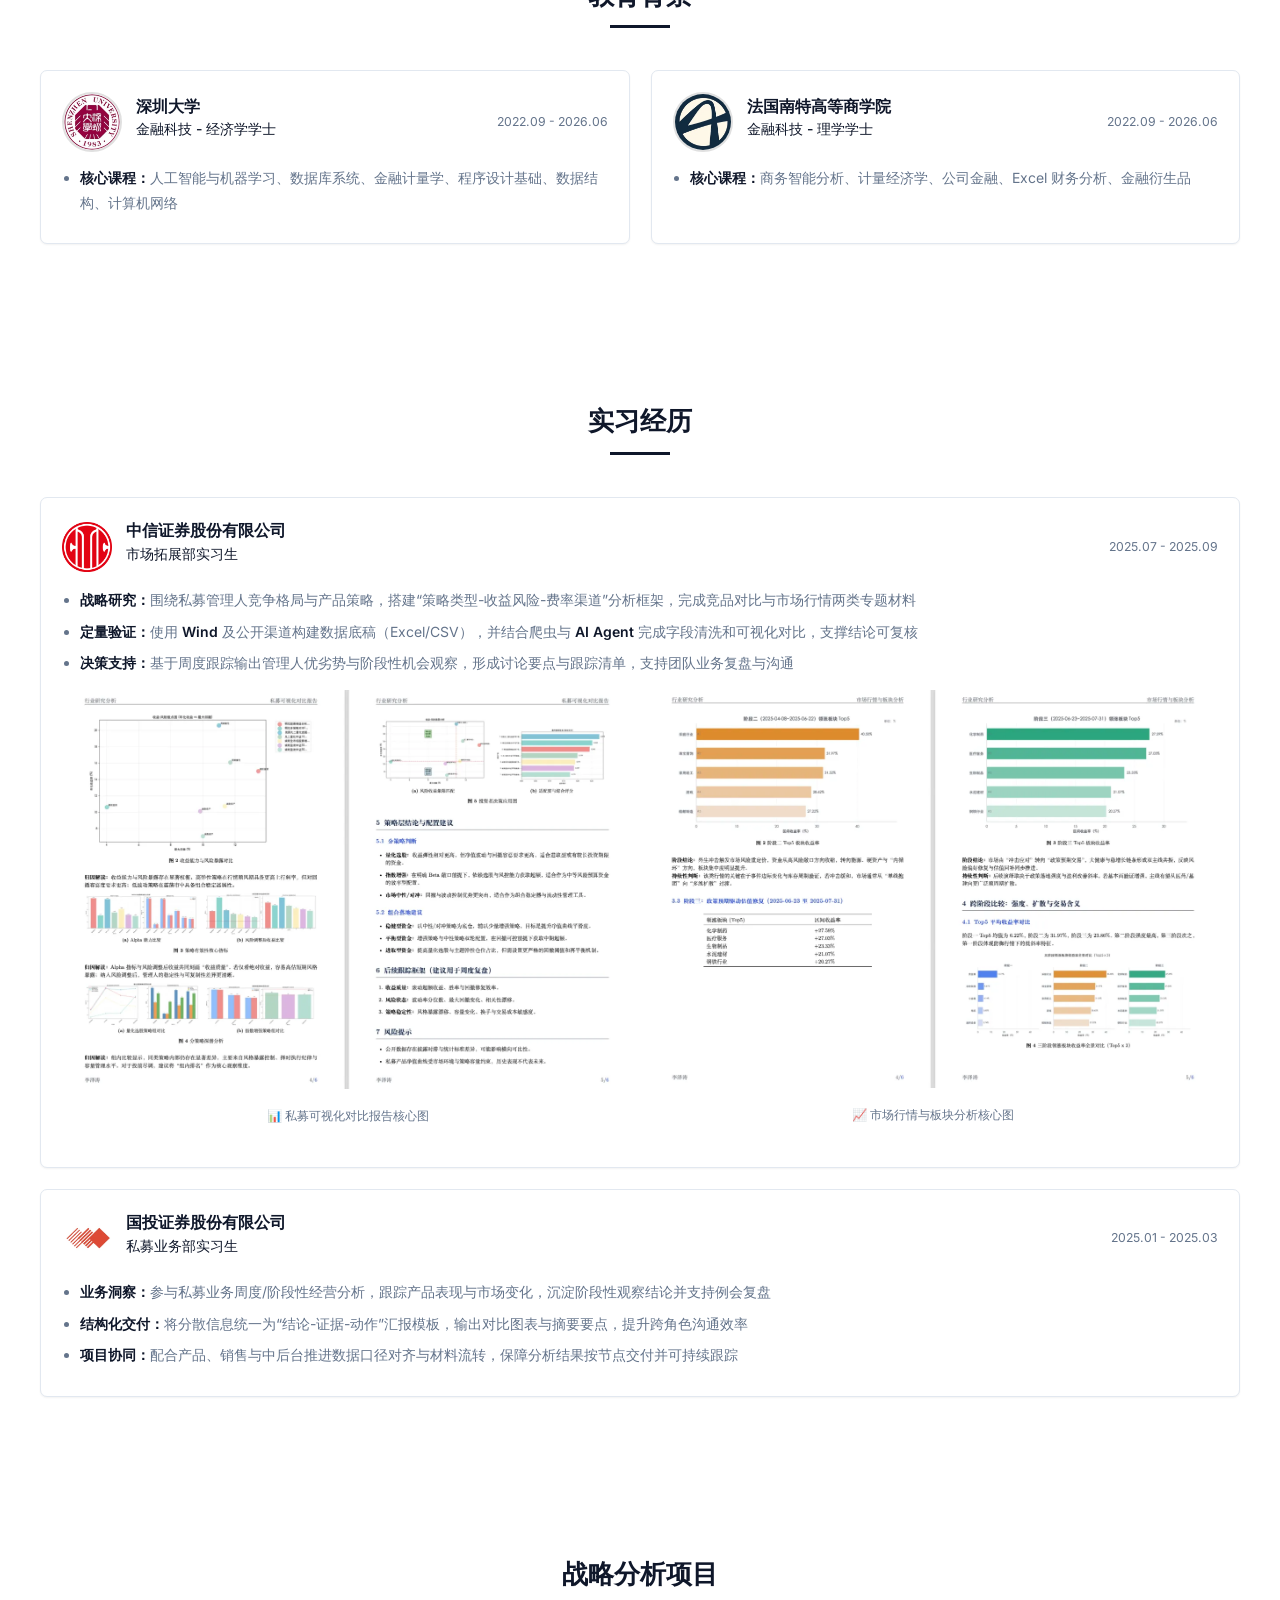
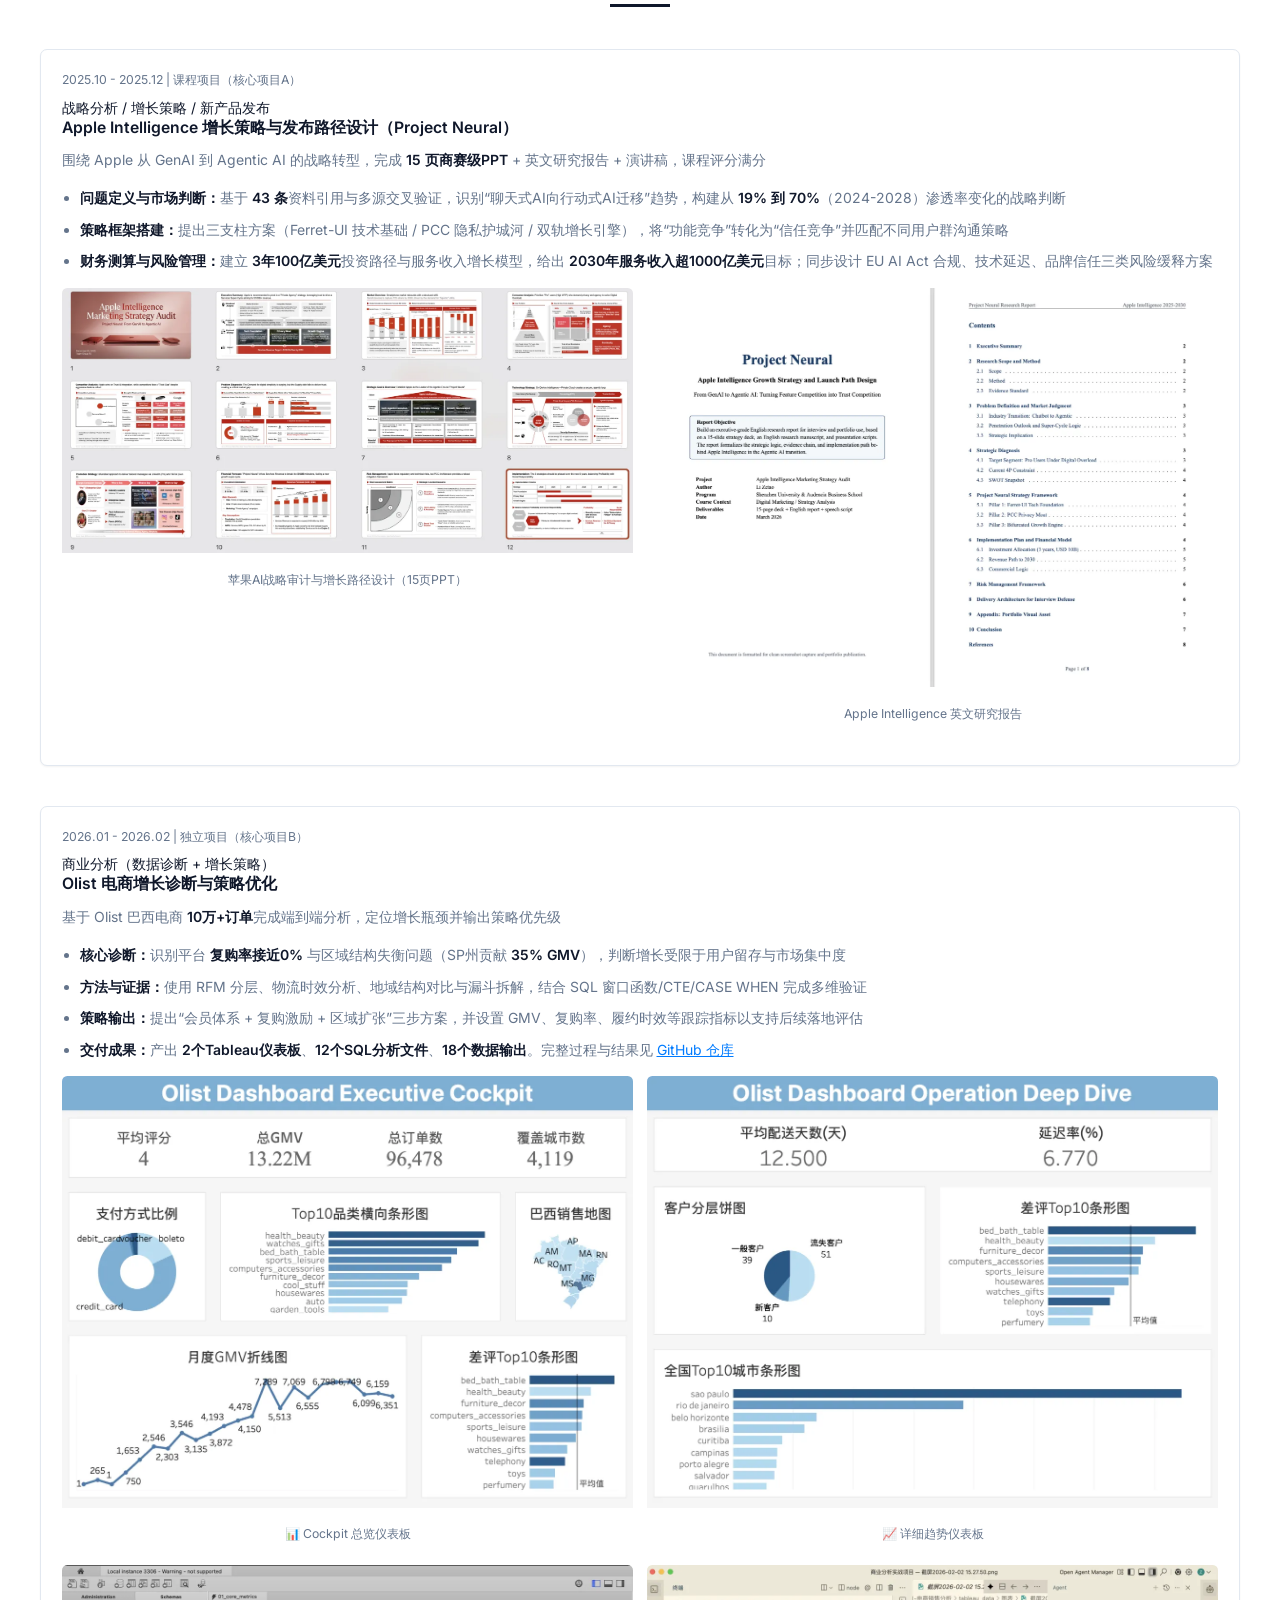
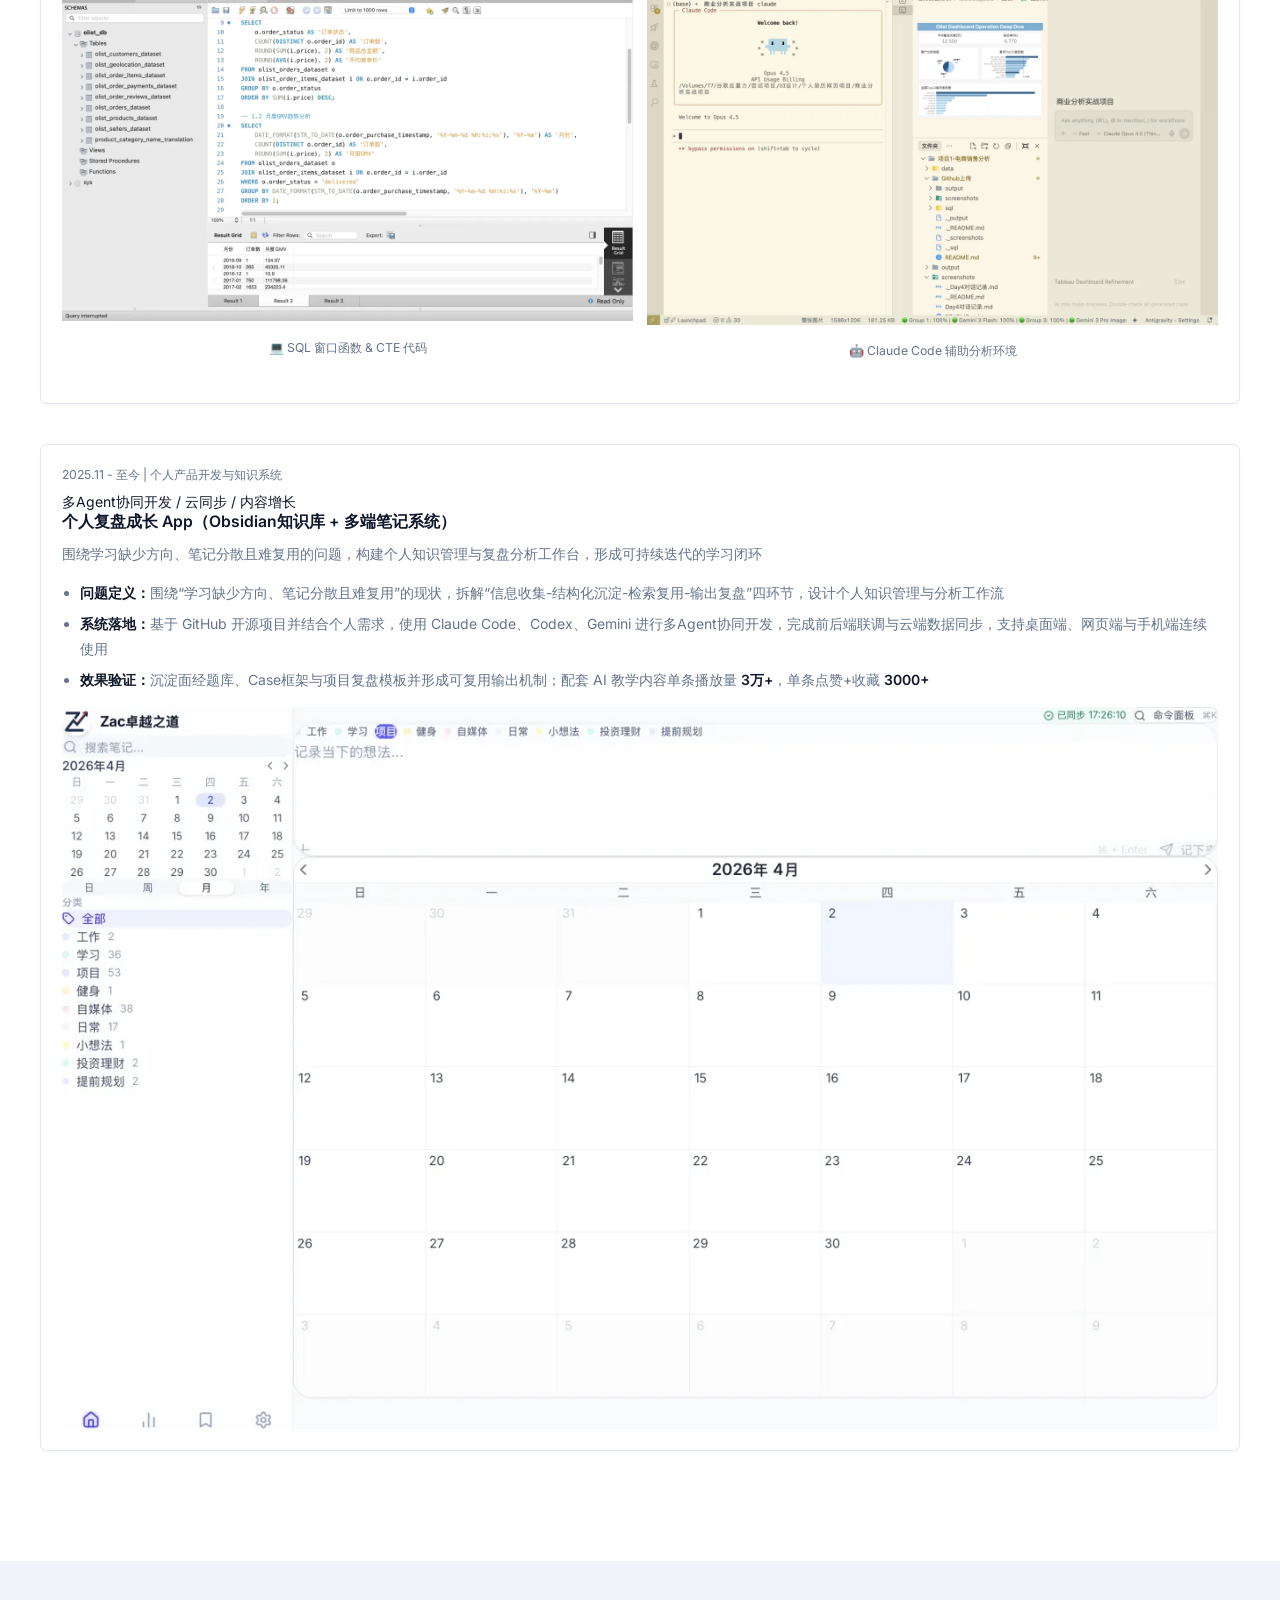
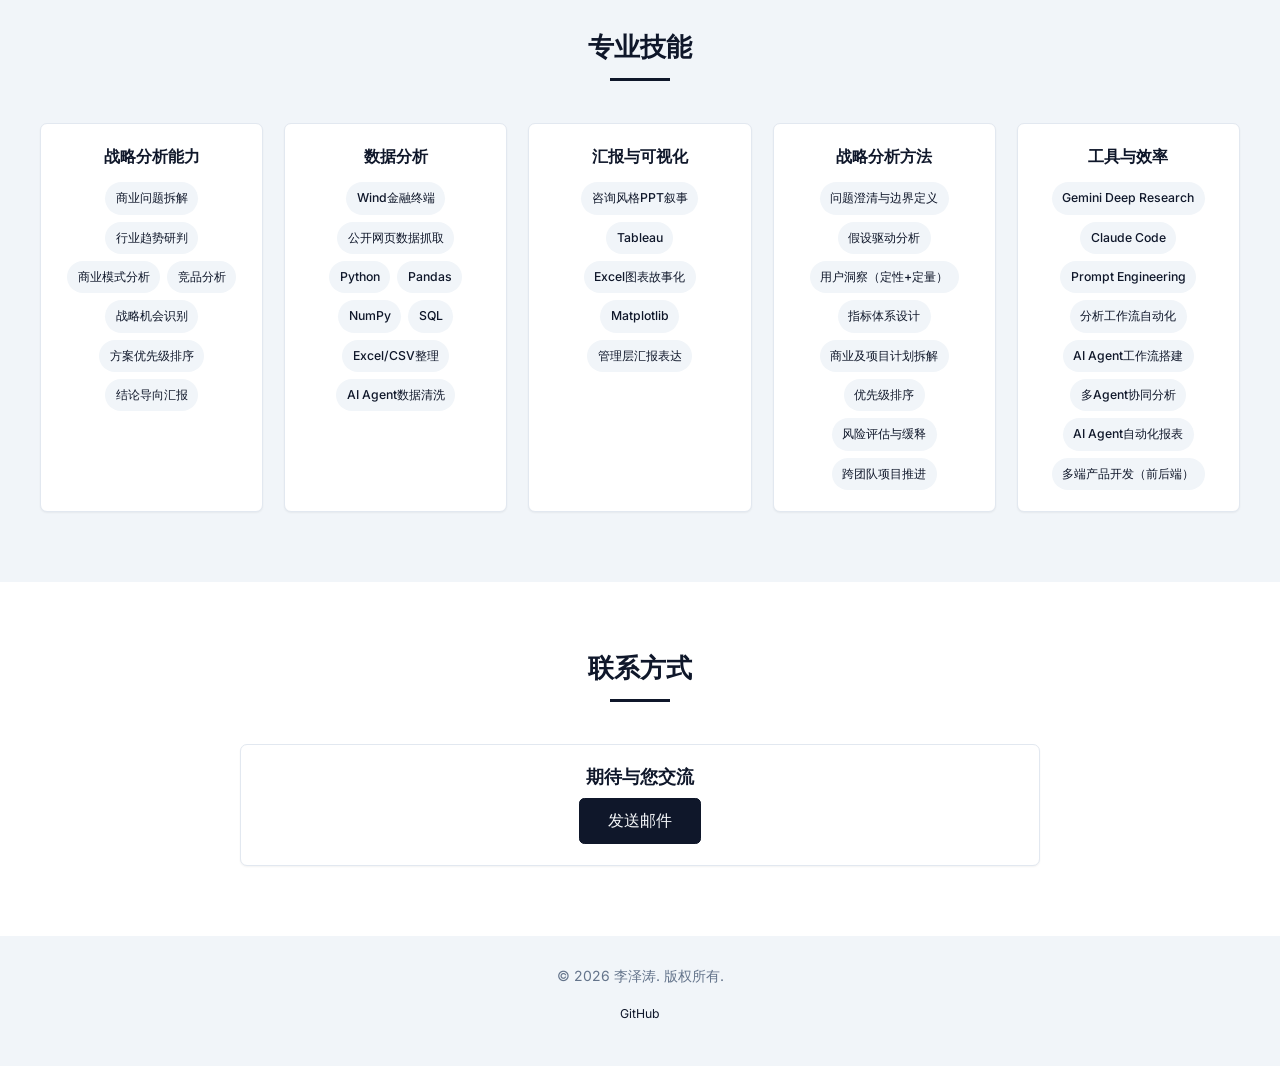
==== commit 1e2e93a2: "fix: replace wechat alert with 5s top toast" ====
--- a/index.html
+++ b/index.html
@@ -359,7 +359,7 @@
 
     
     <script>document.querySelectorAll(".load-hidden").forEach(function(el){el.classList.remove("load-hidden")});</script>
-    <script>document.querySelectorAll(".wechat-copy").forEach(function(btn){btn.addEventListener("click",async function(ev){ev.preventDefault();var id=btn.getAttribute("data-wechat")||"YeurekaL";try{if(navigator.clipboard&&window.isSecureContext)await navigator.clipboard.writeText(id);else{var input=document.createElement("input");input.value=id,document.body.appendChild(input),input.select(),document.execCommand("copy"),document.body.removeChild(input)}alert("微信号已复制："+id+"\\n你可以去微信添加我。")}catch(err){alert("请手动复制微信号："+id)}})});</script>
+    <script>function showTopToast(message){var toast=document.getElementById("wechat-toast");toast||(toast=document.createElement("div"),toast.id="wechat-toast",toast.style.position="fixed",toast.style.top="16px",toast.style.left="50%",toast.style.transform="translateX(-50%) translateY(-8px)",toast.style.padding="10px 16px",toast.style.background="rgba(15, 23, 42, 0.92)",toast.style.color="#fff",toast.style.fontSize="14px",toast.style.lineHeight="1.4",toast.style.borderRadius="10px",toast.style.boxShadow="0 10px 30px rgba(2, 6, 23, 0.2)",toast.style.zIndex="9999",toast.style.opacity="0",toast.style.pointerEvents="none",toast.style.transition="opacity 0.2s ease, transform 0.2s ease",document.body.appendChild(toast)),toast.textContent=message,toast.style.opacity="1",toast.style.transform="translateX(-50%) translateY(0)",toast._hideTimer&&clearTimeout(toast._hideTimer),toast._hideTimer=setTimeout(function(){toast.style.opacity="0",toast.style.transform="translateX(-50%) translateY(-8px)"},5e3)}document.querySelectorAll(".wechat-copy").forEach(function(btn){btn.addEventListener("click",async function(ev){ev.preventDefault();var id=btn.getAttribute("data-wechat")||"YeurekaL";try{if(navigator.clipboard&&window.isSecureContext)await navigator.clipboard.writeText(id);else{var input=document.createElement("input");input.value=id,document.body.appendChild(input),input.select(),document.execCommand("copy"),document.body.removeChild(input)}showTopToast("微信号已复制："+id+"，可以去微信添加我。")}catch(err){showTopToast("复制失败，请手动添加微信号："+id)}})});</script>
     <script type=module src=index-zh.808cd7a4.js></script>
 
     
